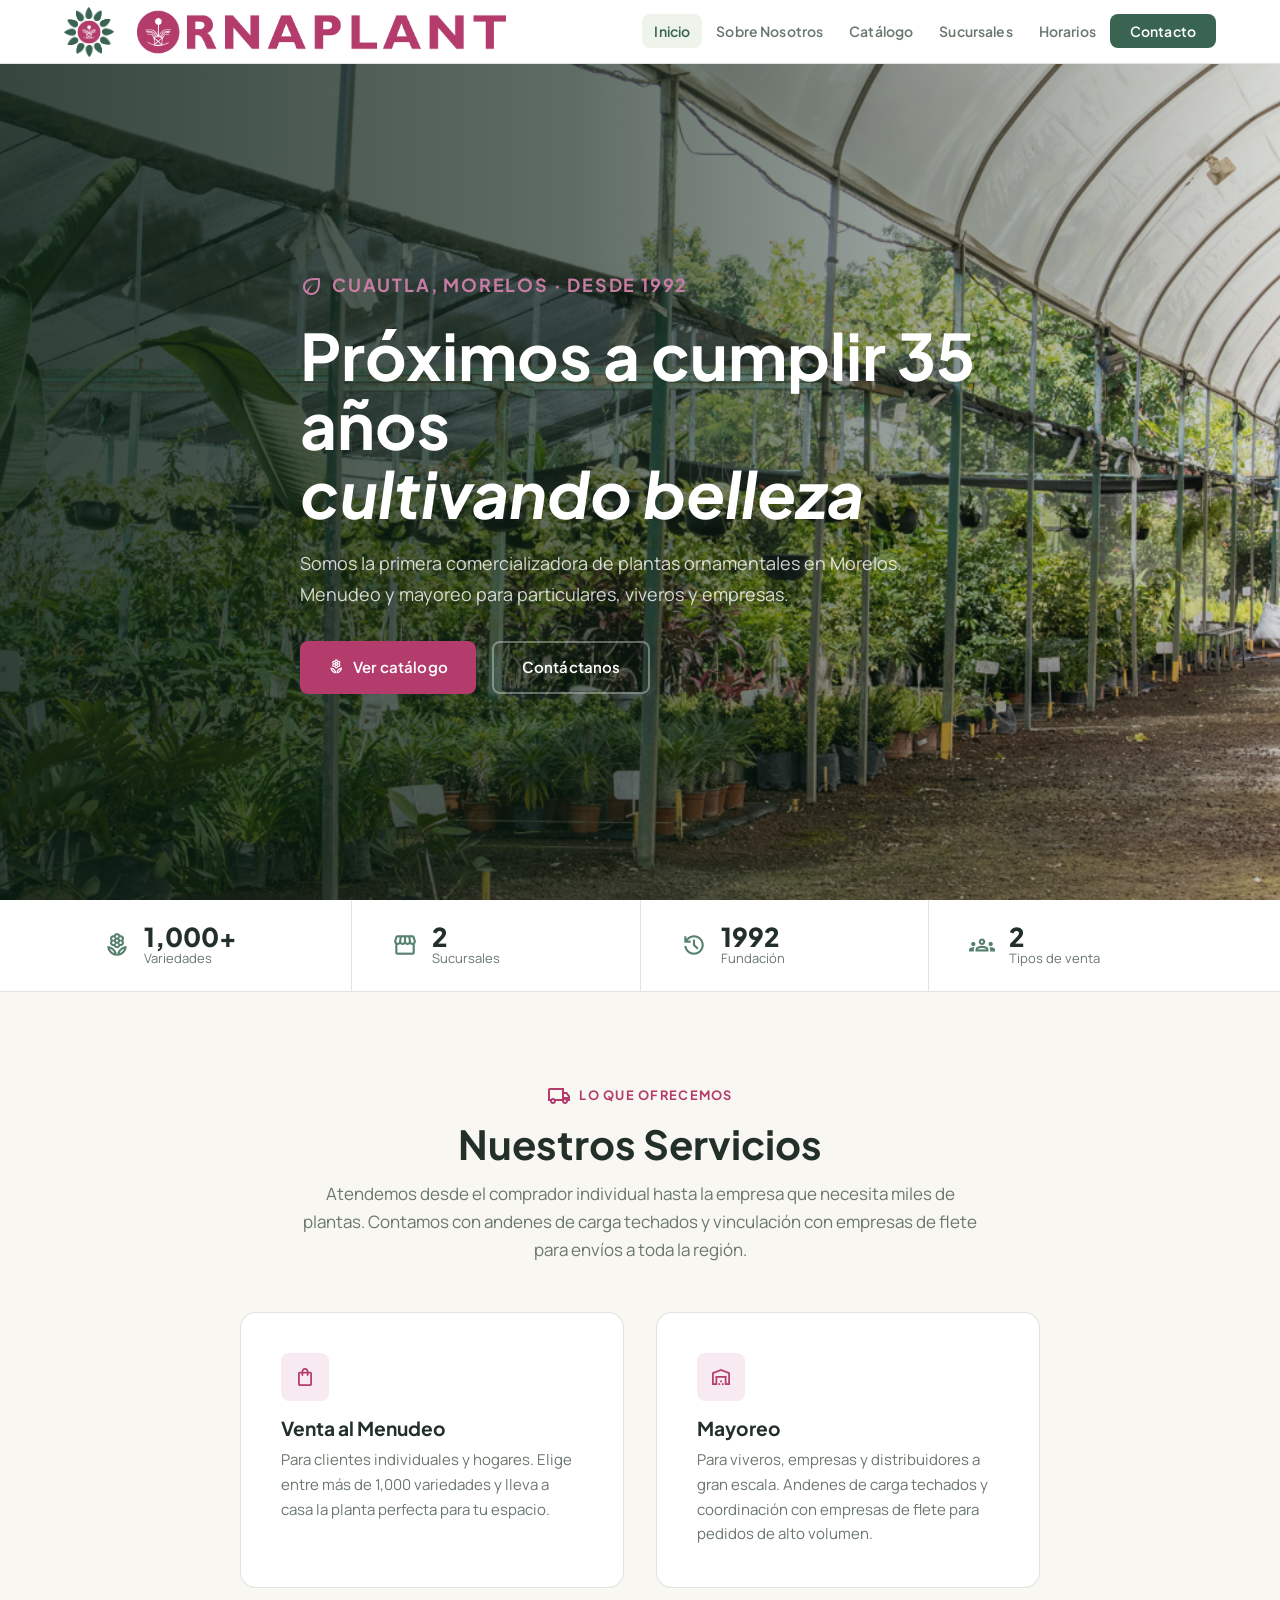
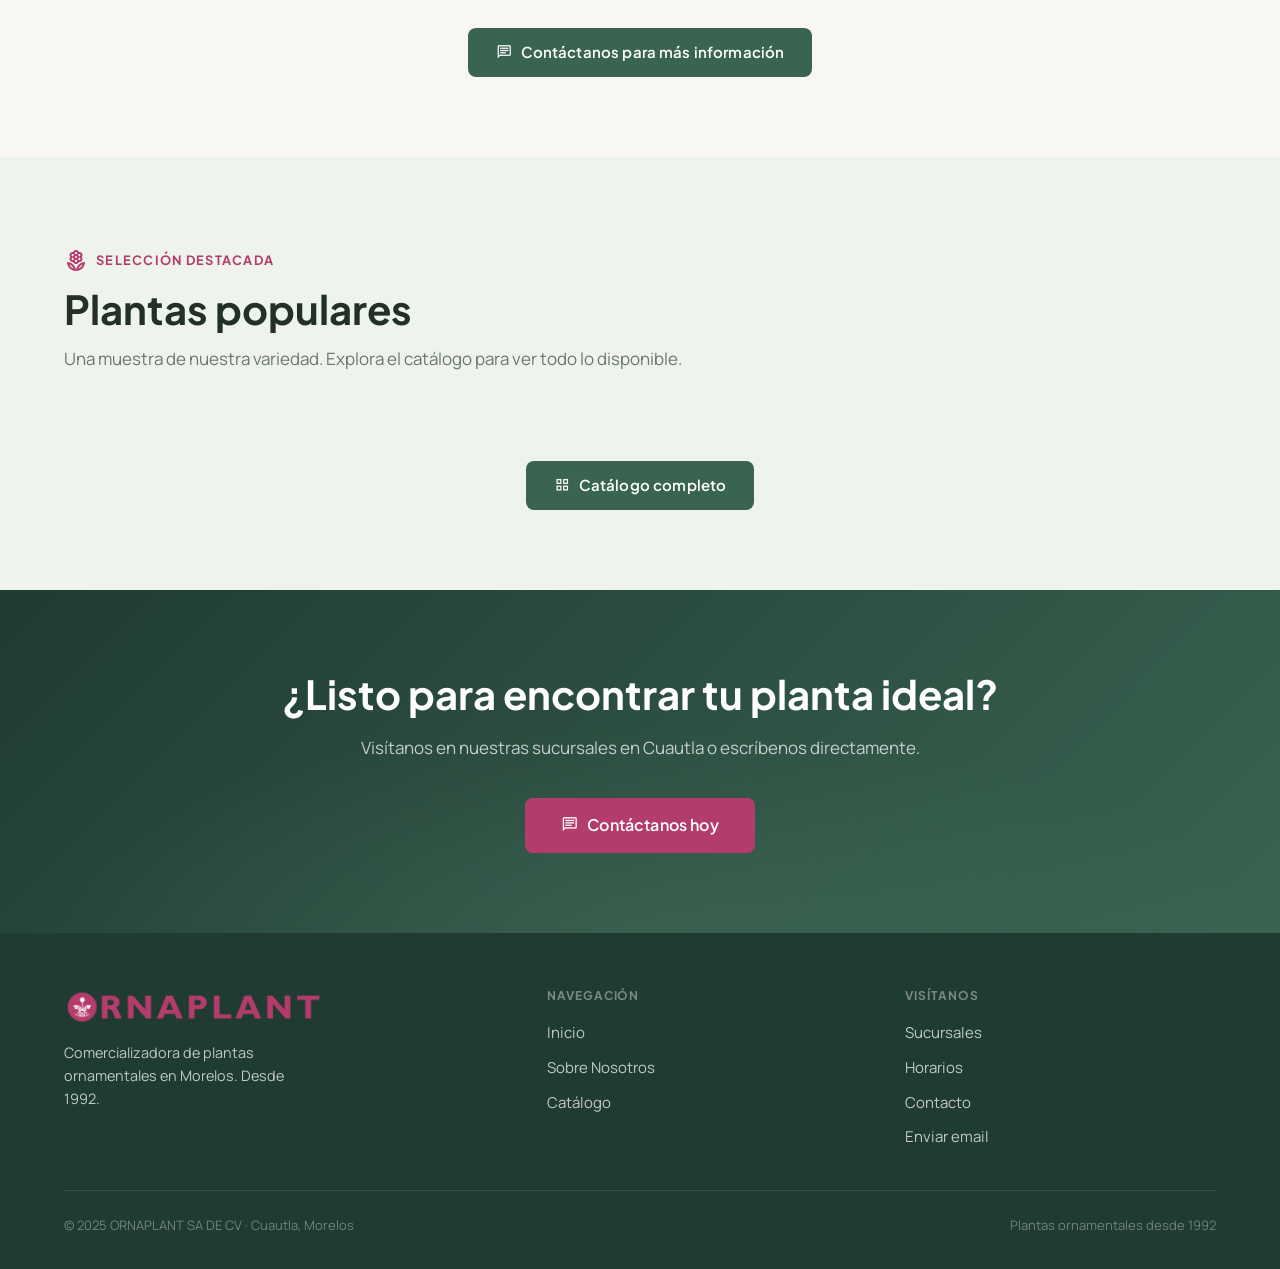
==== index.html @ f78b3700 "feat(seo): implement dynamic link transition and root index cleanup (3E)" ====
<!DOCTYPE html>
<html lang="es-MX">
<head>
  <meta charset="UTF-8">
  <meta name="viewport" content="width=device-width, initial-scale=1.0">
  <link rel="icon" type="image/png" href="assets/favicon-32.png">
  <link rel="apple-touch-icon" href="assets/favicon-32.png">
  <title>ORNAPLANT — Plantas Ornamentales en Cuautla, Morelos</title>
  <meta name="description" content="Comercializadora de plantas ornamentales desde 1992. Menudeo y mayoreo. Cuautla, Morelos.">
  <link rel="canonical" href="https://ornaplant.com.mx/">
  <meta property="og:type" content="website">
  <meta property="og:url" content="https://ornaplant.com.mx/">
  <meta property="og:title" content="ORNAPLANT — Plantas Ornamentales en Cuautla, Morelos">
  <meta property="og:description" content="Comercializadora de plantas ornamentales desde 1992. Menudeo y mayoreo. Cuautla, Morelos.">
  <meta property="og:image" content="https://ornaplant.com.mx/assets/logo-final-ornaplant.png">
  <meta name="twitter:card" content="summary_large_image">
  <meta name="twitter:title" content="ORNAPLANT — Plantas Ornamentales en Cuautla, Morelos">
  <meta name="twitter:description" content="Comercializadora de plantas ornamentales desde 1992. Menudeo y mayoreo. Cuautla, Morelos.">
  <script type="application/ld+json">
  {
    "@context": "https://schema.org",
    "@graph": [
      {
        "@type": "Organization",
        "@id": "https://ornaplant.com.mx/#organization",
        "name": "ORNAPLANT SA DE CV",
        "url": "https://ornaplant.com.mx/",
        "logo": {
          "@type": "ImageObject",
          "url": "https://ornaplant.com.mx/assets/logo-final-ornaplant.png"
        },
        "foundingDate": "1992",
        "email": "informesornaplant@hotmail.com",
        "sameAs": [
          "https://www.facebook.com/Ornaplant-Sa-de-Cv",
          "https://www.instagram.com/vivornaplant"
        ]
      },
      {
        "@type": "WebSite",
        "@id": "https://ornaplant.com.mx/#website",
        "url": "https://ornaplant.com.mx/",
        "name": "ORNAPLANT",
        "inLanguage": "es-MX",
        "publisher": { "@id": "https://ornaplant.com.mx/#organization" }
      },
      {
        "@type": ["GardenStore", "LocalBusiness"],
        "@id": "https://ornaplant.com.mx/#matriz",
        "name": "ORNAPLANT Matriz",
        "url": "https://ornaplant.com.mx/sucursales.html",
        "image": "https://ornaplant.com.mx/assets/IMG_8503.jpg",
        "parentOrganization": { "@id": "https://ornaplant.com.mx/#organization" },
        "priceRange": "$$",
        "areaServed": [
          { "@type": "City", "name": "Cuautla" },
          { "@type": "State", "name": "Morelos" },
          { "@type": "City", "name": "Yautepec" }
        ],
        "address": {
          "@type": "PostalAddress",
          "streetAddress": "Carr. Cuautla-Yautepec Km 30, Col. Peña Flores",
          "addressLocality": "Cuautla",
          "addressRegion": "Morelos",
          "postalCode": "62756",
          "addressCountry": "MX"
        },
        "geo": {
          "@type": "GeoCoordinates",
          "latitude": 18.8766667,
          "longitude": -98.9707825
        },
        "hasMap": "https://www.google.com/maps?q=18.8766667,-98.9707825",
        "openingHoursSpecification": [
          { "@type": "OpeningHoursSpecification", "dayOfWeek": ["Monday","Tuesday","Wednesday","Thursday","Friday"], "opens": "08:00", "closes": "18:00" },
          { "@type": "OpeningHoursSpecification", "dayOfWeek": "Saturday", "opens": "08:00", "closes": "15:00" },
          { "@type": "OpeningHoursSpecification", "dayOfWeek": "Sunday", "opens": "09:00", "closes": "15:00" }
        ]
      },
      {
        "@type": ["GardenStore", "LocalBusiness"],
        "@id": "https://ornaplant.com.mx/#embarques",
        "name": "ORNAPLANT Embarques",
        "url": "https://ornaplant.com.mx/sucursales.html",
        "image": "https://ornaplant.com.mx/assets/logo-final-ornaplant.png",
        "parentOrganization": { "@id": "https://ornaplant.com.mx/#organization" },
        "priceRange": "$$",
        "areaServed": [
          { "@type": "City", "name": "Cuautla" },
          { "@type": "State", "name": "Morelos" },
          { "@type": "City", "name": "Yautepec" }
        ],
        "address": {
          "@type": "PostalAddress",
          "streetAddress": "Carr. Cuernavaca-Cuautla Km 38, Col. Ampliación Narciso Mendoza",
          "addressLocality": "Cuautla",
          "addressRegion": "Morelos",
          "postalCode": "62756",
          "addressCountry": "MX"
        },
        "geo": {
          "@type": "GeoCoordinates",
          "latitude": 18.8781386,
          "longitude": -98.9739529
        },
        "hasMap": "https://www.google.com/maps?q=18.8781386,-98.9739529",
        "openingHoursSpecification": [
          { "@type": "OpeningHoursSpecification", "dayOfWeek": ["Monday","Tuesday","Wednesday","Thursday","Friday"], "opens": "08:00", "closes": "18:00" },
          { "@type": "OpeningHoursSpecification", "dayOfWeek": "Saturday", "opens": "08:00", "closes": "15:00" }
        ]
      }
    ]
  }
  </script>
  <link rel="preconnect" href="https://fonts.googleapis.com">
  <link rel="preconnect" href="https://fonts.gstatic.com" crossorigin>
  <link rel="stylesheet" href="https://fonts.googleapis.com/css2?family=Material+Symbols+Outlined:opsz,wght,FILL,GRAD@24,400,0,0&display=block">
  <link rel="stylesheet" href="style.css">
</head>
<body>

  <header class="site-header" id="header">
    <nav class="navbar container">
      <a class="nav-brand" href="/">
        <img src="assets/logo-symbol-web.png" alt="" aria-hidden="true" height="44" class="brand-symbol-img">
        <img src="assets/logo-palabras-web.png" alt="ORNAPLANT" height="28">
      </a>
      <ul class="nav-menu" id="navMenu" role="list">
        <li><a href="/">Inicio</a></li>
        <li><a href="/nosotros.html">Sobre Nosotros</a></li>
        <li><a href="/catalogo.html">Catálogo</a></li>
        <li><a href="/sucursales.html">Sucursales</a></li>
        <li><a href="/horarios.html">Horarios</a></li>
        <li><a href="/contacto.html" class="nav-cta">Contacto</a></li>
      </ul>
      <button class="nav-toggle" id="navToggle" aria-label="Abrir menú" aria-expanded="false" aria-controls="navMenu">
        <span class="material-symbols-outlined" id="navIcon">menu</span>
      </button>
    </nav>
  </header>

  <main>

    <!-- HERO -->
    <section class="hero" aria-label="Bienvenida">
      <div class="container">
        <div class="hero-inner">
          <div class="hero-content">
            <p class="eyebrow"><span class="material-symbols-outlined">eco</span>Cuautla, Morelos · Desde 1992</p>
            <h1>Próximos a cumplir 35 años <em>cultivando belleza</em></h1>
            <p>Somos la primera comercializadora de plantas ornamentales en Morelos. Menudeo y mayoreo para particulares, viveros y empresas.</p>
            <div class="hero-actions">
              <a href="catalogo.html" class="btn btn-accent">
                <span class="material-symbols-outlined">local_florist</span>
                Ver catálogo
              </a>
              <a href="contacto.html" class="btn btn-outline" style="color:var(--white);border-color:rgba(255,255,255,0.35);">
                Contáctanos
              </a>
            </div>
          </div>
        </div>
      </div>
    </section>

    <!-- STATS BAR -->
    <div class="stats-bar" aria-label="Datos destacados">
      <div class="stats-bar-inner container">
        <div class="stat-item reveal">
          <span class="material-symbols-outlined" aria-hidden="true">local_florist</span>
          <div>
            <div class="stat-num">1,000+</div>
            <div class="stat-label">Variedades</div>
          </div>
        </div>
        <div class="stat-item reveal">
          <span class="material-symbols-outlined" aria-hidden="true">storefront</span>
          <div>
            <div class="stat-num">2</div>
            <div class="stat-label">Sucursales</div>
          </div>
        </div>
        <div class="stat-item reveal">
          <span class="material-symbols-outlined" aria-hidden="true">history</span>
          <div>
            <div class="stat-num">1992</div>
            <div class="stat-label">Fundación</div>
          </div>
        </div>
        <div class="stat-item reveal">
          <span class="material-symbols-outlined" aria-hidden="true">groups</span>
          <div>
            <div class="stat-num">2</div>
            <div class="stat-label">Tipos de venta</div>
          </div>
        </div>
      </div>
    </div>

    <!-- SERVICIOS -->
    <section class="section" aria-labelledby="services-heading">
      <div class="container">
        <div class="section-heading center">
          <p class="eyebrow"><span class="material-symbols-outlined">local_shipping</span>Lo que ofrecemos</p>
          <h2 id="services-heading">Nuestros Servicios</h2>
          <p>Atendemos desde el comprador individual hasta la empresa que necesita miles de plantas. Contamos con andenes de carga techados y vinculación con empresas de flete para envíos a toda la región.</p>
        </div>
        <div class="grid-2" style="max-width:800px;margin-inline:auto;gap:2rem;">
          <div class="value-card reveal" style="padding:2.5rem;">
            <div class="value-icon"><span class="material-symbols-outlined">shopping_bag</span></div>
            <h3 style="font-size:1.2rem;">Venta al Menudeo</h3>
            <p>Para clientes individuales y hogares. Elige entre más de 1,000 variedades y lleva a casa la planta perfecta para tu espacio.</p>
          </div>
          <div class="value-card reveal" style="padding:2.5rem;">
            <div class="value-icon"><span class="material-symbols-outlined">warehouse</span></div>
            <h3 style="font-size:1.2rem;">Mayoreo</h3>
            <p>Para viveros, empresas y distribuidores a gran escala. Andenes de carga techados y coordinación con empresas de flete para pedidos de alto volumen.</p>
          </div>
        </div>
        <div style="margin-top:2.5rem;text-align:center;">
          <a href="contacto.html" class="btn btn-primary">
            <span class="material-symbols-outlined">chat</span>
            Contáctanos para más información
          </a>
        </div>
      </div>
    </section>

    <!-- PLANTAS DESTACADAS -->
    <section class="section" style="background:var(--green-100);" aria-labelledby="plants-heading">
      <div class="container">
        <div class="section-heading">
          <p class="eyebrow"><span class="material-symbols-outlined">local_florist</span>Selección destacada</p>
          <h2 id="plants-heading">Plantas populares</h2>
          <p>Una muestra de nuestra variedad. Explora el catálogo para ver todo lo disponible.</p>
        </div>
        <div class="grid-auto" id="featuredGrid"></div>
        <div style="margin-top:2.5rem;text-align:center;">
          <a href="catalogo.html" class="btn btn-primary">
            <span class="material-symbols-outlined">grid_view</span>
            Catálogo completo
          </a>
        </div>
      </div>
    </section>

    <!-- CTA BAND -->
    <section class="cta-band" aria-label="Llamada a la acción">
      <div class="container">
        <h2>¿Listo para encontrar tu planta ideal?</h2>
        <p>Visítanos en nuestras sucursales en Cuautla o escríbenos directamente.</p>
        <a href="contacto.html" class="btn btn-accent">
          <span class="material-symbols-outlined">chat</span>
          Contáctanos hoy
        </a>
      </div>
    </section>

  </main>

  <footer class="site-footer">
    <div class="container">
      <div class="footer-grid">
        <div class="footer-brand">
          <img src="assets/logo-horizontal-web.png" alt="ORNAPLANT">
          <p>Comercializadora de plantas ornamentales en Morelos. Desde 1992.</p>
        </div>
        <div class="footer-col">
          <h4>Navegación</h4>
          <ul>
            <li><a href="/">Inicio</a></li>
            <li><a href="/nosotros.html">Sobre Nosotros</a></li>
            <li><a href="/catalogo.html">Catálogo</a></li>
          </ul>
        </div>
        <div class="footer-col">
          <h4>Visítanos</h4>
          <ul>
            <li><a href="/sucursales.html">Sucursales</a></li>
            <li><a href="/horarios.html">Horarios</a></li>
            <li><a href="/contacto.html">Contacto</a></li>
            <li><a href="mailto:informesornaplant@hotmail.com">Enviar email</a></li>
          </ul>
        </div>
      </div>
      <div class="footer-bottom">
        <span>© 2025 ORNAPLANT SA DE CV · Cuautla, Morelos</span>
        <span>Plantas ornamentales desde 1992</span>
      </div>
    </div>
  </footer>

  <button class="back-to-top" id="backToTop" aria-label="Volver arriba">
    <span class="material-symbols-outlined">keyboard_arrow_up</span>
  </button>

  <script type="module">
    import { getPlants } from './api.js';

    (async function () {
      const disp = { disponible: 'badge-available', 'bajo pedido': 'badge-order', agotado: 'badge-sold' };
      const dispL = { disponible: 'Disponible', 'bajo pedido': 'Bajo pedido', agotado: 'Agotado' };
      const grid = document.getElementById('featuredGrid');

      let plantas;
      try {
        plantas = await getPlants();
      } catch {
        grid.innerHTML = '';
        return;
      }

      const shuffle = arr => {
        const a = arr.slice();
        for (let i = a.length - 1; i > 0; i--) {
          const j = Math.floor(Math.random() * (i + 1));
          [a[i], a[j]] = [a[j], a[i]];
        }
        return a;
      };

      const populares = plantas.filter(p =>
        (p.etiquetas || []).includes('popular') || (p.etiquetas || []).includes('recomendada')
      );
      const resto = plantas.filter(p => !populares.includes(p));
      const shuffledPop = shuffle(populares);
      const featured = shuffledPop.length >= 4
        ? shuffledPop.slice(0, 4)
        : [...shuffledPop, ...shuffle(resto).slice(0, 4 - shuffledPop.length)];

      grid.innerHTML = featured.map(p => {
        const href = p.slug ? `/catalogo/${encodeURIComponent(p.slug)}` : `/planta/${encodeURIComponent(p.id)}`;
        return `
        <a href="${href}" class="card plant-card reveal" aria-label="Ver ${p.nombre}">
          <div class="plant-card-img">
            <img src="${(p.imagenes && p.imagenes[0]) || ''}" alt="Planta ornamental ${p.nombre} - Vivero ORNAPLANT Cuautla" loading="lazy" width="400" height="300">
            <span class="badge ${disp[p.disponibilidad] || 'badge-green'}">${dispL[p.disponibilidad] || p.disponibilidad}</span>
          </div>
          <div class="plant-card-body">
            <div class="plant-card-tags">${(p.etiquetas || []).slice(0,2).map(t => `<span class="badge badge-green">${t}</span>`).join('')}</div>
            <div class="plant-card-name">${p.nombre}</div>
            <div class="plant-card-sci">${p.nombreCientifico}</div>
            <div class="plant-card-meta">
              <span class="plant-card-meta-item"><span class="material-symbols-outlined">wb_sunny</span>${p.luz}</span>
              <span class="plant-card-meta-item"><span class="material-symbols-outlined">water_drop</span>${p.riego}</span>
            </div>
          </div>
        </a>`;
      }).join('');

      if ('IntersectionObserver' in window) {
        const obs = new IntersectionObserver(
          entries => entries.forEach(e => { if (e.isIntersecting) { e.target.classList.add('visible'); obs.unobserve(e.target); } }),
          { threshold: 0.1 }
        );
        grid.querySelectorAll('.reveal').forEach(el => obs.observe(el));
      } else {
        grid.querySelectorAll('.reveal').forEach(el => el.classList.add('visible'));
      }
    })();
  </script>
  <script src="script.js"></script>
</body>
</html>
---- style.css ----
/* ================================================================
   ORNAPLANT — Global Stylesheet
   Fonts : Plus Jakarta Sans (heading) · Manrope (body)
   Icons : Material Symbols Outlined (CDN)
   Style : Organic Biophilic · Mobile-first · WCAG AA
   ================================================================ */

@import url('https://fonts.googleapis.com/css2?family=Plus+Jakarta+Sans:ital,wght@0,300;0,400;0,500;0,600;0,700;0,800;1,400&family=Manrope:wght@300;400;500;600;700&display=swap');

/* ── TOKENS ────────────────────────────────────────────────── */
:root {
  --green-950: #203b31;
  --green-800: #396452;
  --green-600: #56816d;
  --green-100: #eef4ec;
  --magenta-700: #b43c6d;
  --magenta-900: #8f2d55;
  --magenta-100: #f8eaf1;
  --earth-700: #7b674c;
  --earth-200: #ddd2bf;
  --white: #ffffff;
  --cream: #f8f7f1;
  --text: #223029;
  --muted: #69776d;
  --line: rgba(51, 92, 75, 0.16);
  --shadow: 0 18px 48px rgba(31, 53, 44, 0.12);
  --shadow-sm: 0 4px 16px rgba(31, 53, 44, 0.08);
  --radius: 8px;
  --radius-lg: 16px;
  --radius-xl: 24px;
  --header-height: 64px;
  --font-heading: 'Plus Jakarta Sans', system-ui, sans-serif;
  --font-body: 'Manrope', system-ui, sans-serif;
  --ease: 200ms ease;
}

/* ── RESET ─────────────────────────────────────────────────── */
*,
*::before,
*::after {
  box-sizing: border-box;
  margin: 0;
  padding: 0;
}

html {
  scroll-behavior: smooth;
  -webkit-text-size-adjust: 100%;
}

body {
  background: var(--cream);
  color: var(--text);
  font-family: var(--font-body);
  font-size: 1rem;
  line-height: 1.65;
  min-height: 100dvh;
}

a {
  color: inherit;
  text-decoration: none;
}

img,
svg {
  display: block;
  max-width: 100%;
}

button {
  cursor: pointer;
  font-family: inherit;
  border: none;
}

ul,
ol {
  list-style: none;
}

input,
select,
textarea {
  font-family: inherit;
  font-size: inherit;
}

/* ── TYPOGRAPHY ────────────────────────────────────────────── */
h1,
h2,
h3,
h4,
h5,
h6 {
  font-family: var(--font-heading);
  line-height: 1.2;
  color: var(--text);
  font-weight: 700;
}

h1 {
  font-size: clamp(2rem, 5vw, 3.5rem);
}

h2 {
  font-size: clamp(1.5rem, 3.5vw, 2.5rem);
}

h3 {
  font-size: clamp(1.05rem, 2vw, 1.4rem);
}

h4 {
  font-size: 1.05rem;
}

p {
  max-width: 68ch;
}

/* ── LAYOUT ────────────────────────────────────────────────── */
.container {
  max-width: 1200px;
  margin: 0 auto;
  padding: 0 1.5rem;
}

.section {
  padding: 5rem 0;
}

.section-sm {
  padding: 3rem 0;
}

.grid-2 {
  display: grid;
  grid-template-columns: repeat(2, 1fr);
  gap: 1.5rem;
}

.grid-3 {
  display: grid;
  grid-template-columns: repeat(3, 1fr);
  gap: 1.5rem;
}

.grid-4 {
  display: grid;
  grid-template-columns: repeat(4, 1fr);
  gap: 1.5rem;
}

.grid-auto {
  display: grid;
  grid-template-columns: repeat(auto-fill, minmax(260px, 1fr));
  gap: 1.5rem;
}

hr.divider {
  height: 1px;
  border: none;
  background: var(--line);
}

/* ── HEADER & NAV ──────────────────────────────────────────── */
.site-header {
  position: sticky;
  top: 0;
  left: 0;
  right: 0;
  z-index: 1000;
  height: var(--header-height);
  background: rgba(255, 255, 255, 0.95);
  backdrop-filter: blur(12px);
  -webkit-backdrop-filter: blur(12px);
  border-bottom: 1px solid var(--line);
  transition: box-shadow var(--ease), background var(--ease);
}

.site-header.scrolled {
  background: var(--white);
  box-shadow: var(--shadow-sm);
}

.navbar {
  height: 100%;
  display: flex;
  align-items: center;
  justify-content: space-between;
  gap: 2rem;
}

.nav-brand {
  display: flex;
  align-items: center;
  gap: 1.125rem;
  flex-shrink: 0;
  text-decoration: none;
}

.nav-brand img {
  height: 50px;
  width: auto;
}

.brand-symbol-img {
  width: 60px;
  height: 60px;
  border-radius: 50%;
  object-fit: cover;
  object-position: top center;
  flex-shrink: 0;
}

@media (max-width: 480px) {
  .nav-brand img {
    height: 28px;
  }

  .brand-symbol-img {
    width: 60px;
    height: 60px;
  }
}

.nav-menu {
  display: flex;
  align-items: center;
  gap: 0.125rem;
}

.nav-menu a {
  font-family: var(--font-heading);
  font-size: 0.875rem;
  font-weight: 600;
  color: var(--muted);
  padding: 0.5rem 0.75rem;
  border-radius: var(--radius);
  transition: color var(--ease), background var(--ease);
  letter-spacing: 0.01em;
  white-space: nowrap;
}

.nav-menu a:hover,
.nav-menu a.active {
  color: var(--green-800);
  background: var(--green-100);
}

.nav-cta {
  background: var(--green-800) !important;
  color: var(--white) !important;
  padding: 0.5rem 1.25rem !important;
}

.nav-cta:hover {
  background: var(--green-950) !important;
  color: var(--white) !important;
}

.nav-toggle {
  display: none;
  background: none;
  border: none;
  min-width: 44px;
  min-height: 44px;
  padding: 0.5rem;
  border-radius: var(--radius);
  color: var(--text);
  cursor: pointer;
  transition: background var(--ease);
  align-items: center;
  justify-content: center;
}

.nav-toggle:hover {
  background: var(--green-100);
}

.nav-toggle .material-symbols-outlined {
  font-size: 1.5rem;
}

/* ── BUTTONS ───────────────────────────────────────────────── */
.btn {
  display: inline-flex;
  align-items: center;
  justify-content: center;
  gap: 0.5rem;
  font-family: var(--font-heading);
  font-weight: 600;
  font-size: 0.9375rem;
  padding: 0.75rem 1.75rem;
  border-radius: var(--radius);
  cursor: pointer;
  transition: background var(--ease), transform var(--ease), box-shadow var(--ease);
  text-decoration: none;
  letter-spacing: 0.01em;
  white-space: nowrap;
  border: none;
}

.btn:active {
  transform: scale(0.97);
}

.btn-primary {
  background: var(--green-800);
  color: var(--white);
}

.btn-primary:hover {
  background: var(--green-950);
  box-shadow: 0 8px 24px rgba(32, 59, 49, 0.28);
}

.btn-accent {
  background: var(--magenta-700);
  color: var(--white);
}

.btn-accent:hover {
  background: var(--magenta-900);
  box-shadow: 0 8px 24px rgba(143, 45, 85, 0.28);
}

.btn-outline {
  background: transparent;
  color: var(--green-800);
  border: 2px solid var(--green-800);
}

.btn-outline:hover {
  background: var(--green-100);
}

.btn-ghost {
  background: transparent;
  color: var(--green-800);
}

.btn-ghost:hover {
  background: var(--green-100);
}

.btn-sm {
  padding: 0.5rem 1.125rem;
  font-size: 0.875rem;
}

.btn .material-symbols-outlined {
  font-size: 1.1em;
}

/* ── BADGES ────────────────────────────────────────────────── */
.badge {
  display: inline-flex;
  align-items: center;
  gap: 0.25rem;
  padding: 0.2rem 0.625rem;
  border-radius: 100px;
  font-size: 0.7rem;
  font-weight: 700;
  letter-spacing: 0.04em;
  font-family: var(--font-heading);
  text-transform: capitalize;
  white-space: nowrap;
}

.badge-green {
  background: var(--green-100);
  color: var(--green-800);
}

.badge-magenta {
  background: var(--magenta-100);
  color: var(--magenta-900);
}

.badge-earth {
  background: var(--earth-200);
  color: var(--earth-700);
}

.badge-available {
  background: #dcfce7;
  color: #166534;
}

.badge-order {
  background: #fef9c3;
  color: #854d0e;
}

.badge-sold {
  background: #fee2e2;
  color: #991b1b;
}

/* ── CARDS ─────────────────────────────────────────────────── */
.card {
  background: var(--white);
  border: 1px solid var(--line);
  border-radius: var(--radius-lg);
  overflow: hidden;
  transition: box-shadow var(--ease), transform var(--ease);
}

.card:hover {
  box-shadow: var(--shadow);
  transform: translateY(-3px);
}

/* ── PLANT CARD ────────────────────────────────────────────── */
.plant-card {
  cursor: pointer;
  text-decoration: none;
  display: flex;
  flex-direction: column;
  color: inherit;
}

.plant-card-img {
  position: relative;
  aspect-ratio: 4/3;
  overflow: hidden;
  background: var(--green-100);
}

.plant-card-img img {
  width: 100%;
  height: 100%;
  object-fit: cover;
  transition: transform 400ms ease;
}

.plant-card:hover .plant-card-img img {
  transform: scale(1.04);
}

.plant-card-img .badge {
  position: absolute;
  top: 0.75rem;
  left: 0.75rem;
}

.plant-card-body {
  padding: 1rem 1.25rem 1.25rem;
  flex: 1;
  display: flex;
  flex-direction: column;
  gap: 0.4rem;
}

.plant-card-tags {
  display: flex;
  flex-wrap: wrap;
  gap: 0.375rem;
  min-height: 1.5rem;
}

.plant-card-name {
  font-family: var(--font-heading);
  font-size: 1.0625rem;
  font-weight: 700;
  color: var(--text);
  line-height: 1.3;
}

.plant-card-sci {
  font-size: 0.8125rem;
  color: var(--muted);
  font-style: italic;
}

.plant-card-meta {
  display: flex;
  gap: 0.875rem;
  margin-top: auto;
  padding-top: 0.625rem;
  border-top: 1px solid var(--line);
  flex-wrap: wrap;
}

.plant-card-meta-item {
  display: flex;
  align-items: center;
  gap: 0.25rem;
  font-size: 0.75rem;
  color: var(--muted);
}

.plant-card-meta-item .material-symbols-outlined {
  font-size: 0.9rem;
  color: var(--green-600);
}

/* ── SECTION HEADING ───────────────────────────────────────── */
.section-heading {
  margin-bottom: 3rem;
}

.section-heading .eyebrow {
  display: inline-flex;
  align-items: center;
  gap: 0.5rem;
  font-family: var(--font-heading);
  font-size: 0.8rem;
  font-weight: 700;
  letter-spacing: 0.1em;
  text-transform: uppercase;
  color: var(--magenta-700);
  margin-bottom: 0.75rem;
}

.section-heading h2 {
  color: var(--text);
}

.section-heading p {
  color: var(--muted);
  font-size: 1.0625rem;
  margin-top: 0.75rem;
}

.section-heading.center {
  text-align: center;
}

.section-heading.center p {
  margin-left: auto;
  margin-right: auto;
}

/* ── EYEBROW (standalone) ──────────────────────────────────── */
.eyebrow {
  display: inline-flex;
  align-items: center;
  gap: 0.5rem;
  font-family: var(--font-heading);
  font-size: 0.8rem;
  font-weight: 700;
  letter-spacing: 0.1em;
  text-transform: uppercase;
  color: var(--magenta-700);
}

/* ── FOOTER ────────────────────────────────────────────────── */
.site-footer {
  background: var(--green-950);
  color: rgba(255, 255, 255, 0.72);
  padding: 3.5rem 0 2rem;
}

.site-footer a {
  color: rgba(255, 255, 255, 0.72);
  transition: color var(--ease);
}

.site-footer a:hover {
  color: var(--white);
}

.footer-grid {
  display: grid;
  grid-template-columns: 1.4fr 1fr 1fr;
  gap: 3rem;
  margin-bottom: 2.5rem;
}

.footer-brand img {
  height: 36px;
  filter: none;
  mix-blend-mode: normal;
  margin-bottom: 1rem;
}

.footer-brand p {
  font-size: 0.9rem;
  max-width: 28ch;
  line-height: 1.6;
}

.footer-col h4 {
  font-family: var(--font-heading);
  font-size: 0.75rem;
  font-weight: 700;
  letter-spacing: 0.08em;
  text-transform: uppercase;
  color: rgba(255, 255, 255, 0.4);
  margin-bottom: 1rem;
}

.footer-col ul {
  display: flex;
  flex-direction: column;
  gap: 0.5rem;
}

.footer-col ul li a {
  font-size: 0.9375rem;
}

.footer-bottom {
  border-top: 1px solid rgba(255, 255, 255, 0.1);
  padding-top: 1.5rem;
  display: flex;
  align-items: center;
  justify-content: space-between;
  flex-wrap: wrap;
  gap: 0.75rem;
  font-size: 0.8125rem;
  color: rgba(255, 255, 255, 0.36);
}

/* ── BACK TO TOP ───────────────────────────────────────────── */
.back-to-top {
  position: fixed;
  bottom: 1.75rem;
  right: 1.75rem;
  z-index: 900;
  width: 48px;
  height: 48px;
  border-radius: 50%;
  background: var(--green-800);
  color: var(--white);
  border: none;
  cursor: pointer;
  display: flex;
  align-items: center;
  justify-content: center;
  box-shadow: 0 4px 20px rgba(32, 59, 49, 0.3);
  opacity: 0;
  transform: translateY(12px);
  transition: opacity var(--ease), transform var(--ease), background var(--ease);
  pointer-events: none;
}

.back-to-top.visible {
  opacity: 1;
  transform: translateY(0);
  pointer-events: auto;
}

.back-to-top:hover {
  background: var(--green-950);
}

.back-to-top .material-symbols-outlined {
  font-size: 1.25rem;
}

/* ── REVEAL ANIMATION ──────────────────────────────────────── */
.reveal {
  opacity: 0;
  transform: translateY(24px);
  transition: opacity 500ms ease, transform 500ms ease;
}

.reveal.visible {
  opacity: 1;
  transform: translateY(0);
}

@media (prefers-reduced-motion: reduce) {
  .reveal {
    opacity: 1;
    transform: none;
    transition: none;
  }

  * {
    animation-duration: 0.01ms !important;
    transition-duration: 0.01ms !important;
  }
}

/* ── PAGE HERO (interior pages) ────────────────────────────── */
.page-hero {
  background: var(--green-950);
  color: var(--white);
  padding: 5rem 0 4rem;
  position: relative;
  overflow: hidden;
}

.page-hero::before {
  content: '';
  position: absolute;
  inset: 0;
  pointer-events: none;
  background: radial-gradient(ellipse 100% 80% at 80% 50%, rgba(86, 129, 109, 0.18) 0%, transparent 70%);
}

.page-hero .eyebrow {
  color: #c97ca3;
}

.page-hero h1 {
  color: var(--white);
  max-width: 20ch;
  margin-top: 0.5rem;
}

.page-hero p {
  color: rgba(255, 255, 255, 0.72);
  font-size: 1.0625rem;
  margin-top: 0.875rem;
  max-width: 56ch;
}

/* ── HERO (homepage) ───────────────────────────────────────── */
.hero {
  background-image: url('assets/IMG_8504.jpg');
  background-size: cover;
  background-position: center;
  min-height: calc(100dvh - var(--header-height));
  display: flex;
  align-items: center;
  position: relative;
  overflow: hidden;
}

.hero::before {
  content: '';
  position: absolute;
  inset: 0;
  pointer-events: none;
  background: linear-gradient(to right,
      rgba(10, 30, 18, 0.82) 0%,
      rgba(10, 30, 18, 0.65) 45%,
      rgba(10, 30, 18, 0.15) 100%);
}

.hero-inner {
  position: relative;
  z-index: 1;
  display: grid;
  grid-template-columns: 1fr;
  max-width: 680px;
  padding: 5rem 0;
}

.hero-content .eyebrow {
  color: #c97ca3;
  margin-bottom: 1.25rem;
}

.hero-content h1 {
  color: var(--white);
  font-size: clamp(2.5rem, 5.5vw, 4rem);
  line-height: 1.08;
  margin-bottom: 1.25rem;
}

.hero-content h1 em {
  font-style: italic;
  color: var(--white);
  display: block;
}

.hero-content p {
  color: rgba(255, 255, 255, 0.80);
  font-size: 1.125rem;
  line-height: 1.7;
  margin-bottom: 2rem;
}

.hero-actions {
  display: flex;
  gap: 1rem;
  flex-wrap: wrap;
}

/* ── STATS BAR ─────────────────────────────────────────────── */
.stats-bar {
  background: var(--white);
  border-bottom: 1px solid var(--line);
}

.stats-bar-inner {
  display: flex;
  align-items: stretch;
  justify-content: center;
  flex-wrap: wrap;
}

.stat-item {
  display: flex;
  align-items: center;
  gap: 0.875rem;
  padding: 1.5rem 2.5rem;
  border-right: 1px solid var(--line);
  flex: 1;
  min-width: 160px;
}

.stat-item:last-child {
  border-right: none;
}

.stat-item .material-symbols-outlined {
  color: var(--green-600);
  font-size: 1.625rem;
  flex-shrink: 0;
}

.stat-num {
  font-family: var(--font-heading);
  font-size: 1.625rem;
  font-weight: 800;
  color: var(--text);
  line-height: 1;
}

.stat-label {
  font-size: 0.8125rem;
  color: var(--muted);
  line-height: 1.3;
}

/* ── SERVICE CARD ──────────────────────────────────────────── */
.service-card {
  background: var(--white);
  border: 1px solid var(--line);
  border-radius: var(--radius-lg);
  padding: 2rem;
  transition: box-shadow var(--ease), transform var(--ease), border-color var(--ease);
}

.service-card:hover {
  box-shadow: var(--shadow);
  border-color: transparent;
  transform: translateY(-2px);
}

.service-icon {
  width: 52px;
  height: 52px;
  background: var(--green-100);
  border-radius: var(--radius);
  display: flex;
  align-items: center;
  justify-content: center;
  margin-bottom: 1.25rem;
}

.service-icon .material-symbols-outlined {
  font-size: 1.5rem;
  color: var(--green-800);
}

.service-card h3 {
  margin-bottom: 0.5rem;
  font-size: 1.125rem;
}

.service-card p {
  font-size: 0.9375rem;
  color: var(--muted);
  max-width: none;
}

/* ── CTA BAND ──────────────────────────────────────────────── */
.cta-band {
  background: linear-gradient(135deg, var(--green-950) 0%, var(--green-800) 100%);
  padding: 5rem 0;
  text-align: center;
  position: relative;
  overflow: hidden;
}

.cta-band::before {
  content: '';
  position: absolute;
  inset: 0;
  pointer-events: none;
  background: radial-gradient(ellipse 80% 100% at 50% 100%, rgba(86, 129, 109, 0.25) 0%, transparent 60%);
}

.cta-band h2 {
  color: var(--white);
  position: relative;
}

.cta-band p {
  color: rgba(255, 255, 255, 0.72);
  position: relative;
  margin: 1rem auto 2.25rem;
  font-size: 1.0625rem;
}

.cta-band .btn-accent {
  position: relative;
  font-size: 1rem;
  padding: 0.9rem 2.25rem;
}

/* ── LOCATION CARD ─────────────────────────────────────────── */
.location-card {
  background: var(--white);
  border: 1px solid var(--line);
  border-radius: var(--radius-lg);
  overflow: hidden;
}

.location-map {
  width: 100%;
  height: 240px;
  border: none;
  background: var(--green-100);
  display: block;
}

.location-body {
  padding: 1.5rem;
}

.location-chip {
  display: inline-flex;
  align-items: center;
  gap: 0.375rem;
  font-family: var(--font-heading);
  font-size: 0.7rem;
  font-weight: 700;
  letter-spacing: 0.08em;
  text-transform: uppercase;
  color: var(--magenta-700);
  margin-bottom: 0.75rem;
}

.location-body h3 {
  margin-bottom: 0.625rem;
}

.location-address {
  font-style: normal;
  font-size: 0.9375rem;
  color: var(--muted);
  display: flex;
  align-items: flex-start;
  gap: 0.375rem;
  line-height: 1.55;
}

.location-address .material-symbols-outlined {
  font-size: 1.1rem;
  color: var(--green-600);
  flex-shrink: 0;
  margin-top: 2px;
}

/* ── HOURS CARD ────────────────────────────────────────────── */
.hours-card {
  background: var(--white);
  border: 1px solid var(--line);
  border-radius: var(--radius-lg);
  overflow: hidden;
}

.hours-card-header {
  background: var(--green-100);
  padding: 1.25rem 1.5rem;
  border-bottom: 1px solid var(--line);
}

.hours-card-header h3 {
  font-size: 1.125rem;
}

.hours-card-header p {
  font-size: 0.875rem;
  color: var(--muted);
  margin-top: 0.25rem;
  max-width: none;
}

table.hours-table {
  width: 100%;
  border-collapse: collapse;
}

.hours-table th,
.hours-table td {
  padding: 0.875rem 1.5rem;
  text-align: left;
  border-bottom: 1px solid var(--line);
}

.hours-table thead th {
  font-family: var(--font-heading);
  font-size: 0.75rem;
  font-weight: 700;
  letter-spacing: 0.06em;
  text-transform: uppercase;
  color: var(--muted);
  background: var(--cream);
}

.hours-table tbody tr:last-child td {
  border-bottom: none;
}

.hours-table td.day {
  font-weight: 600;
  color: var(--text);
}

.hours-table td.closed {
  color: var(--muted);
  font-style: italic;
}

.hours-table td.open {
  color: var(--green-800);
  font-weight: 600;
}

/* ── CONTACT ───────────────────────────────────────────────── */
.contact-method {
  display: flex;
  align-items: flex-start;
  gap: 1rem;
  padding: 1.5rem;
  background: var(--white);
  border: 1px solid var(--line);
  border-radius: var(--radius-lg);
  transition: box-shadow var(--ease);
  text-decoration: none;
  color: inherit;
}

.contact-method:hover {
  box-shadow: var(--shadow-sm);
}

a.contact-method:hover .contact-method-value {
  color: var(--green-800);
}

.contact-icon {
  width: 48px;
  height: 48px;
  border-radius: var(--radius);
  display: flex;
  align-items: center;
  justify-content: center;
  flex-shrink: 0;
}

.ci-green {
  background: var(--green-100);
}

.ci-green .material-symbols-outlined {
  color: var(--green-800);
}

.ci-magenta {
  background: var(--magenta-100);
}

.ci-magenta .material-symbols-outlined {
  color: var(--magenta-700);
}

.ci-earth {
  background: var(--earth-200);
}

.ci-earth .material-symbols-outlined {
  color: var(--earth-700);
}

.contact-icon .material-symbols-outlined {
  font-size: 1.375rem;
}

.contact-method-label {
  font-size: 0.7rem;
  font-weight: 700;
  text-transform: uppercase;
  letter-spacing: 0.07em;
  color: var(--muted);
  font-family: var(--font-heading);
  margin-bottom: 0.25rem;
}

.contact-method-value {
  font-size: 1rem;
  font-weight: 600;
  color: var(--text);
}

/* ── CATALOG LAYOUT ────────────────────────────────────────── */
.catalog-layout {
  display: grid;
  grid-template-columns: 260px 1fr;
  gap: 2rem;
  align-items: start;
}

.filter-panel {
  background: var(--white);
  border: 1px solid var(--line);
  border-radius: var(--radius-lg);
  padding: 1.5rem;
  position: sticky;
  top: calc(var(--header-height) + 1.25rem);
}

.filter-panel>h3 {
  font-family: var(--font-heading);
  font-size: 0.75rem;
  font-weight: 700;
  letter-spacing: 0.07em;
  text-transform: uppercase;
  color: var(--muted);
  margin-bottom: 1.25rem;
}

.filter-group {
  margin-bottom: 1.375rem;
}

.filter-group-label {
  font-family: var(--font-heading);
  font-size: 0.85rem;
  font-weight: 700;
  color: var(--text);
  margin-bottom: 0.5rem;
  display: block;
}

.filter-options {
  display: flex;
  flex-direction: column;
  gap: 0.25rem;
}

.filter-option {
  display: flex;
  align-items: center;
  gap: 0.5rem;
  cursor: pointer;
  font-size: 0.875rem;
  color: var(--muted);
  padding: 0.25rem 0;
  transition: color var(--ease);
}

.filter-option:hover {
  color: var(--text);
}

.filter-option input {
  accent-color: var(--green-800);
  width: 15px;
  height: 15px;
  cursor: pointer;
  flex-shrink: 0;
}

.filter-reset {
  width: 100%;
  margin-top: 0.25rem;
  padding: 0.625rem;
  background: none;
  border: 1px solid var(--line);
  border-radius: var(--radius);
  color: var(--muted);
  font-size: 0.875rem;
  cursor: pointer;
  font-family: var(--font-heading);
  font-weight: 600;
  transition: border-color var(--ease), color var(--ease);
}

.filter-reset:hover {
  border-color: var(--green-800);
  color: var(--green-800);
}

.catalog-toolbar {
  display: flex;
  align-items: center;
  justify-content: space-between;
  margin-bottom: 1.5rem;
  gap: 1rem;
  flex-wrap: wrap;
}

.catalog-count {
  font-size: 0.875rem;
  color: var(--muted);
  font-weight: 500;
}

.catalog-search {
  position: relative;
  flex: 1;
  min-width: 180px;
  max-width: 320px;
}

.catalog-search input {
  width: 100%;
  padding: 0.625rem 0.875rem 0.625rem 2.375rem;
  border: 1px solid var(--line);
  border-radius: var(--radius);
  background: var(--white);
  font-size: 0.875rem;
  color: var(--text);
  transition: border-color var(--ease), box-shadow var(--ease);
}

.catalog-search input::placeholder {
  color: var(--muted);
}

.catalog-search input:focus {
  outline: none;
  border-color: var(--green-600);
  box-shadow: 0 0 0 3px rgba(86, 129, 109, 0.12);
}

.catalog-search .si {
  position: absolute;
  left: 0.625rem;
  top: 50%;
  transform: translateY(-50%);
  color: var(--muted);
  pointer-events: none;
  display: flex;
}

.catalog-search .si .material-symbols-outlined {
  font-size: 1.125rem;
}

/* ── EMPTY STATE ───────────────────────────────────────────── */
.empty-state {
  text-align: center;
  padding: 4rem 2rem;
  color: var(--muted);
  grid-column: 1/-1;
}

.empty-state .material-symbols-outlined {
  font-size: 3rem;
  color: var(--earth-200);
  margin: 0 auto 1rem;
  display: block;
}

.empty-state h3 {
  margin-bottom: 0.5rem;
  color: var(--text);
}

/* ── NOSOTROS ──────────────────────────────────────────────── */
.value-card {
  background: var(--white);
  border: 1px solid var(--line);
  border-radius: var(--radius-lg);
  padding: 2rem;
}

.value-icon {
  width: 48px;
  height: 48px;
  background: var(--magenta-100);
  border-radius: var(--radius);
  display: flex;
  align-items: center;
  justify-content: center;
  margin-bottom: 1rem;
}

.value-icon .material-symbols-outlined {
  font-size: 1.375rem;
  color: var(--magenta-700);
}

.value-card h3 {
  margin-bottom: 0.5rem;
  font-size: 1.0625rem;
}

.value-card p {
  font-size: 0.9375rem;
  color: var(--muted);
  max-width: none;
}

.split-section {
  display: grid;
  grid-template-columns: 1fr 1fr;
  gap: 5rem;
  align-items: center;
}

.split-img {
  border-radius: var(--radius-xl);
  overflow: hidden;
  aspect-ratio: 5/6;
}

.split-img img {
  width: 100%;
  height: 100%;
  object-fit: cover;
}

/* ── RESPONSIVE ────────────────────────────────────────────── */
@media (max-width: 1024px) {
  .grid-4 {
    grid-template-columns: repeat(2, 1fr);
  }

  .footer-grid {
    grid-template-columns: 1fr 1fr;
    gap: 2rem;
  }

  .footer-brand {
    grid-column: 1 / -1;
  }


  .catalog-layout {
    grid-template-columns: 1fr;
  }

  .filter-panel {
    position: static;
  }

  .split-section {
    grid-template-columns: 1fr;
    gap: 2.5rem;
  }

  .split-img {
    max-width: 480px;
  }
}

@media (max-width: 768px) {
  .section {
    padding: 3.5rem 0;
  }

  .grid-2,
  .grid-3 {
    grid-template-columns: 1fr;
  }

  .nav-menu {
    display: none;
    position: fixed;
    top: var(--header-height);
    left: 0;
    right: 0;
    background: var(--white);
    border-bottom: 1px solid var(--line);
    flex-direction: column;
    padding: 0.75rem;
    gap: 0.125rem;
    box-shadow: var(--shadow-sm);
  }

  .nav-menu.open {
    display: flex;
  }

  .nav-menu a {
    padding: 0.75rem 1rem;
    border-radius: var(--radius);
  }

  .nav-toggle {
    display: flex;
  }

  .stats-bar-inner {
    flex-direction: column;
    align-items: stretch;
  }

  .stat-item {
    border-right: none;
    border-bottom: 1px solid var(--line);
    justify-content: flex-start;
  }

  .stat-item:last-child {
    border-bottom: none;
  }

  .footer-grid {
    grid-template-columns: 1fr;
  }

  .footer-bottom {
    flex-direction: column;
    text-align: center;
  }

  .hero-content h1 {
    font-size: 2.25rem;
  }

  .grid-auto {
    grid-template-columns: repeat(auto-fill, minmax(220px, 1fr));
  }

  .catalog-toolbar {
    flex-direction: column;
    align-items: flex-start;
  }

  .catalog-search {
    max-width: 100%;
    width: 100%;
  }
}

@media (max-width: 480px) {
  .container {
    padding: 0 1rem;
  }

  .btn {
    padding: 0.7rem 1.25rem;
    font-size: 0.875rem;
  }

  .back-to-top {
    bottom: 1rem;
    right: 1rem;
  }

  .grid-auto {
    grid-template-columns: 1fr 1fr;
    gap: 1rem;
  }

  .hero-actions {
    flex-direction: column;
  }

  .hero-actions .btn {
    justify-content: center;
  }
}
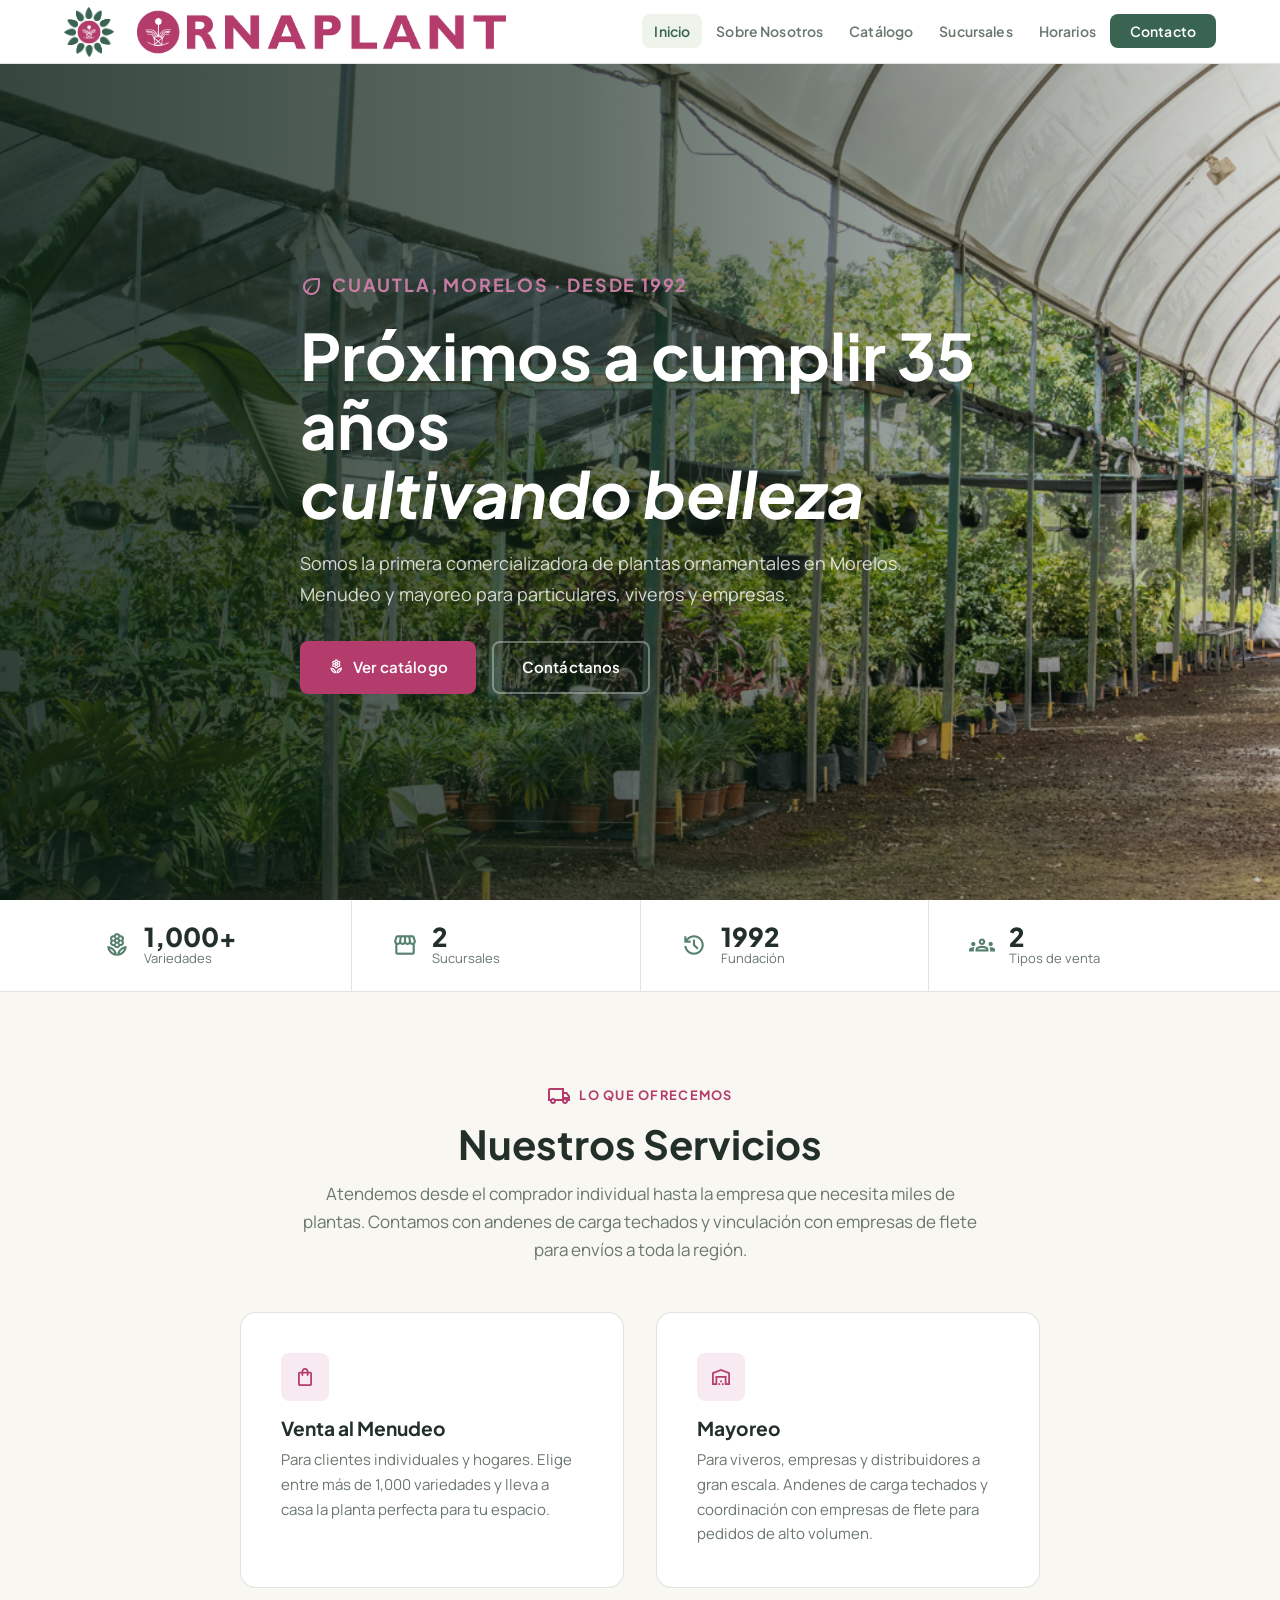
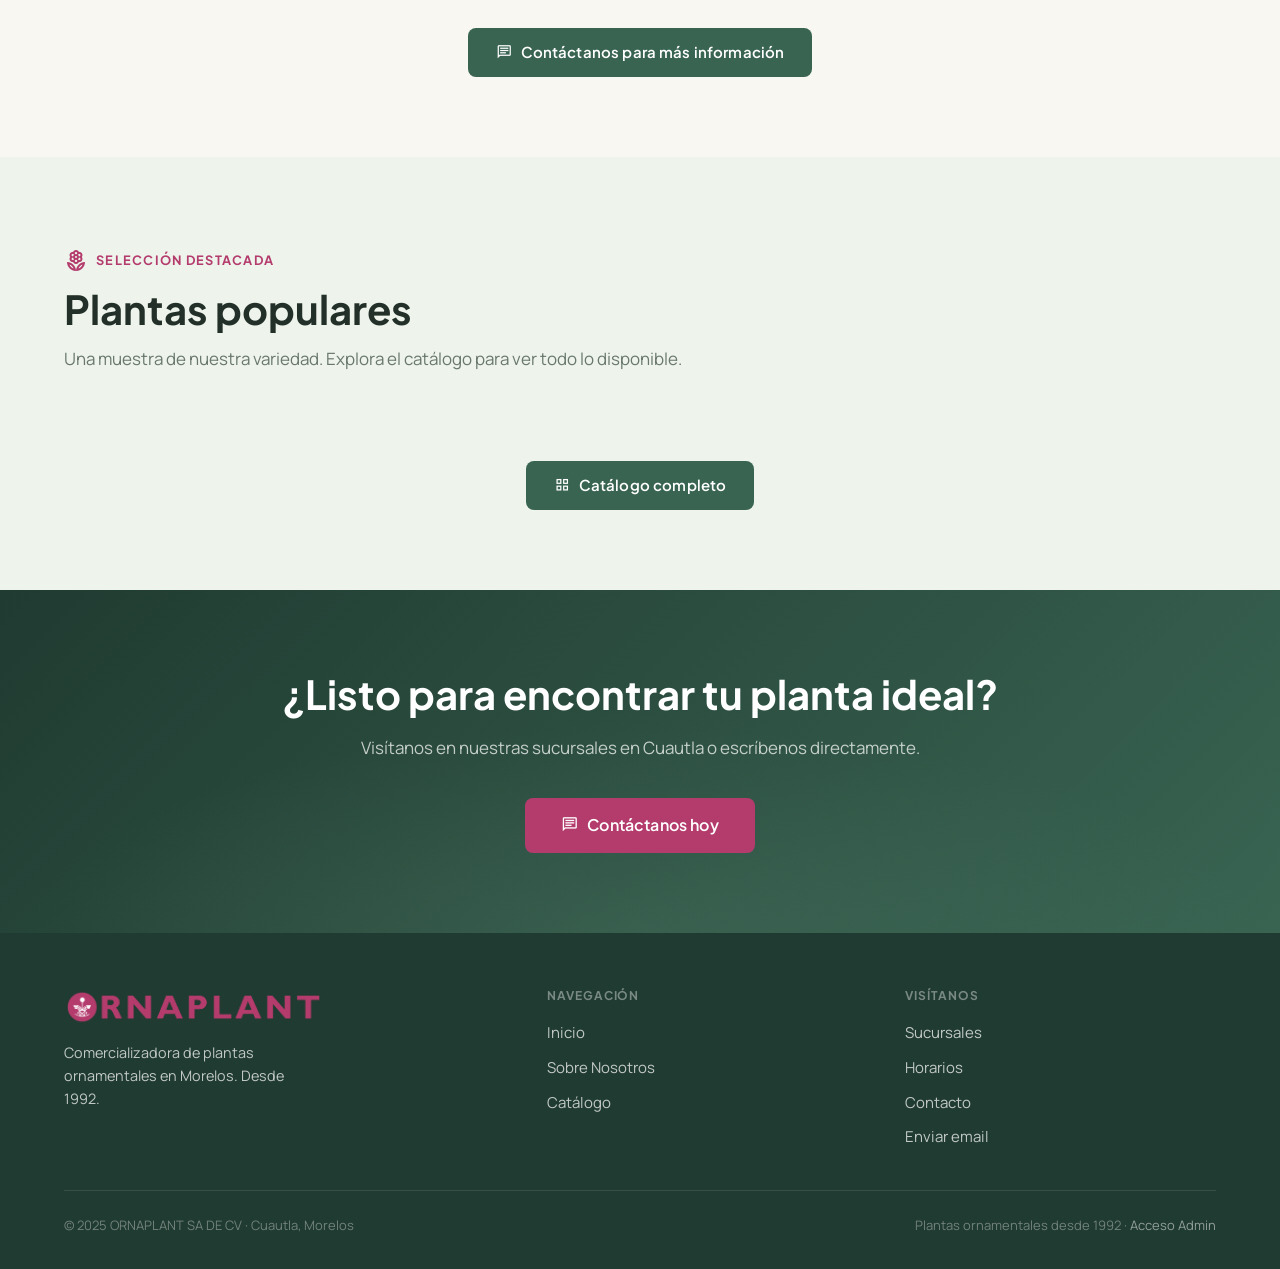
==== commit 2f5f673d: "feat: implementar contador de visitas generales tolerante a fallos y enlace de acceso admin en foote" ====
--- a/index.html
+++ b/index.html
@@ -285,7 +285,7 @@
       </div>
       <div class="footer-bottom">
         <span>© 2025 ORNAPLANT SA DE CV · Cuautla, Morelos</span>
-        <span>Plantas ornamentales desde 1992</span>
+        <span>Plantas ornamentales desde 1992 · <a href="admin.html" style="opacity: 0.7; text-decoration: none;">Acceso Admin</a></span>
       </div>
     </div>
   </footer>
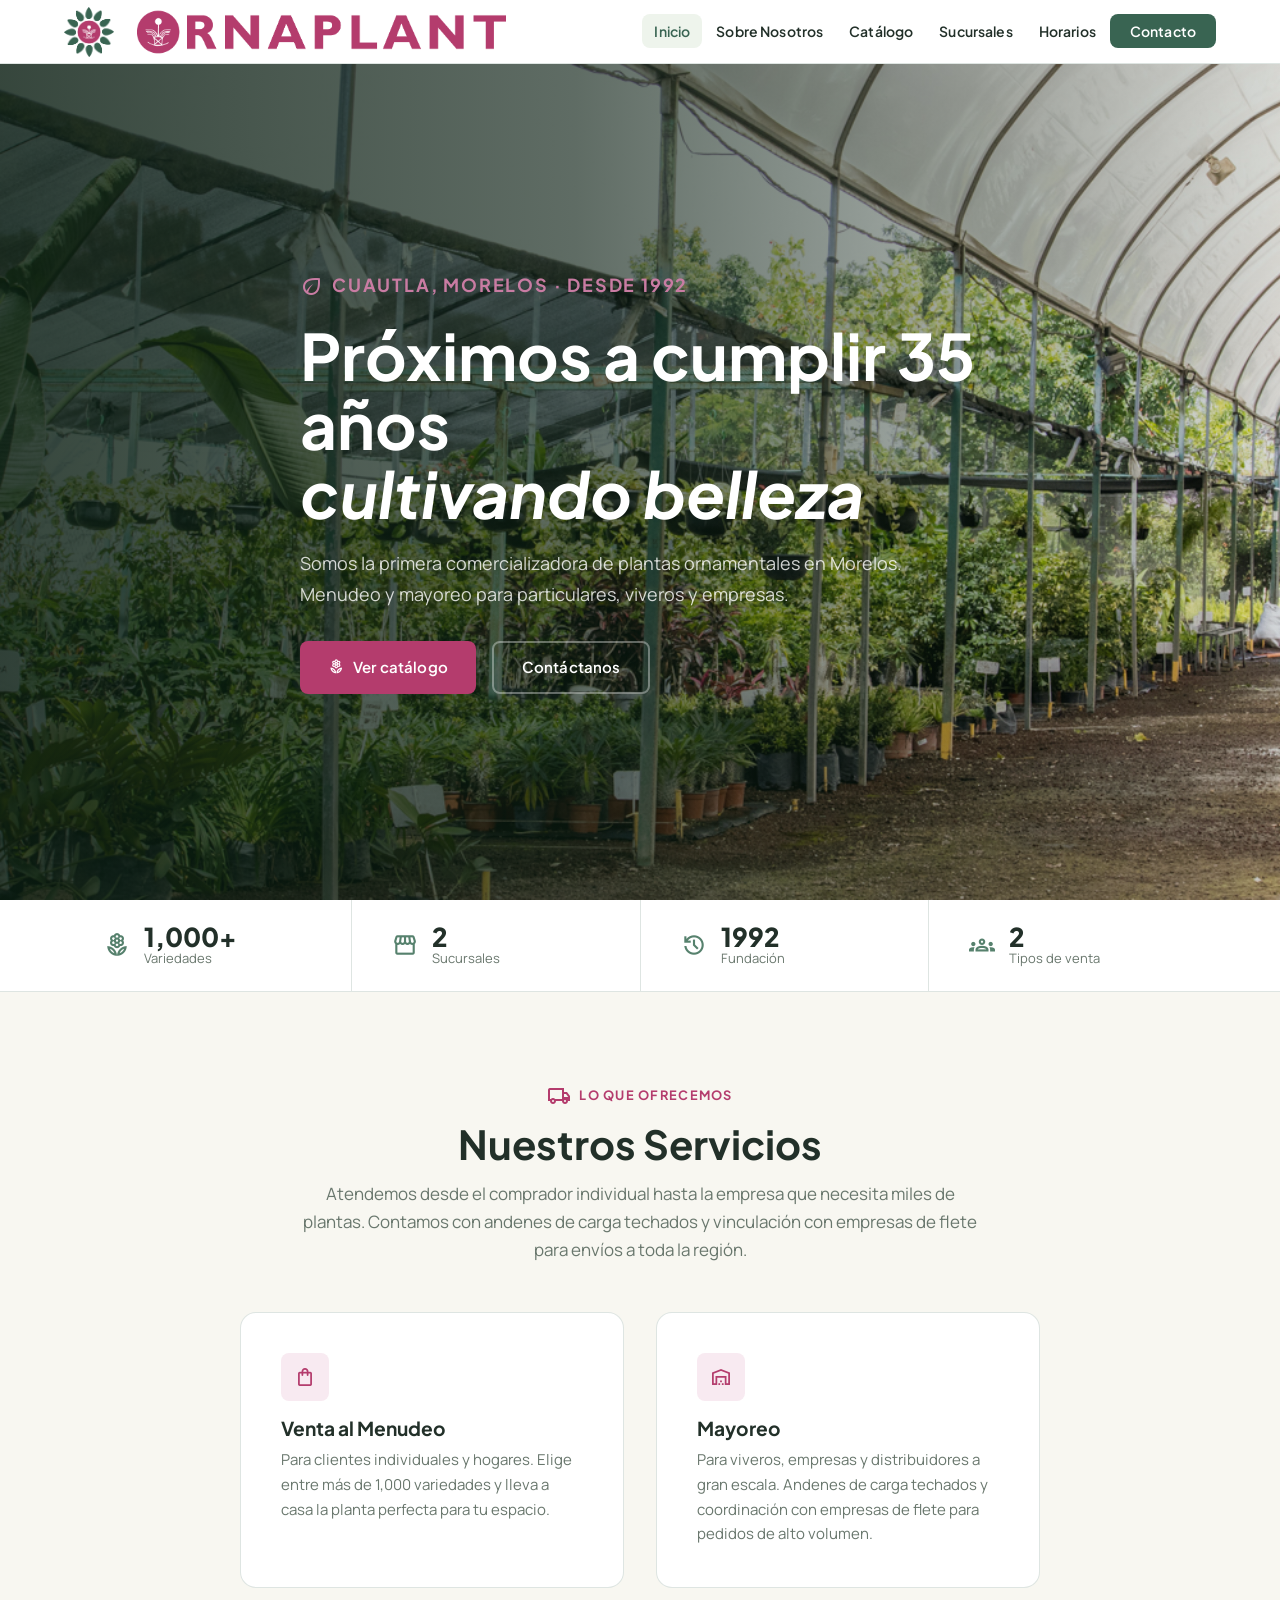
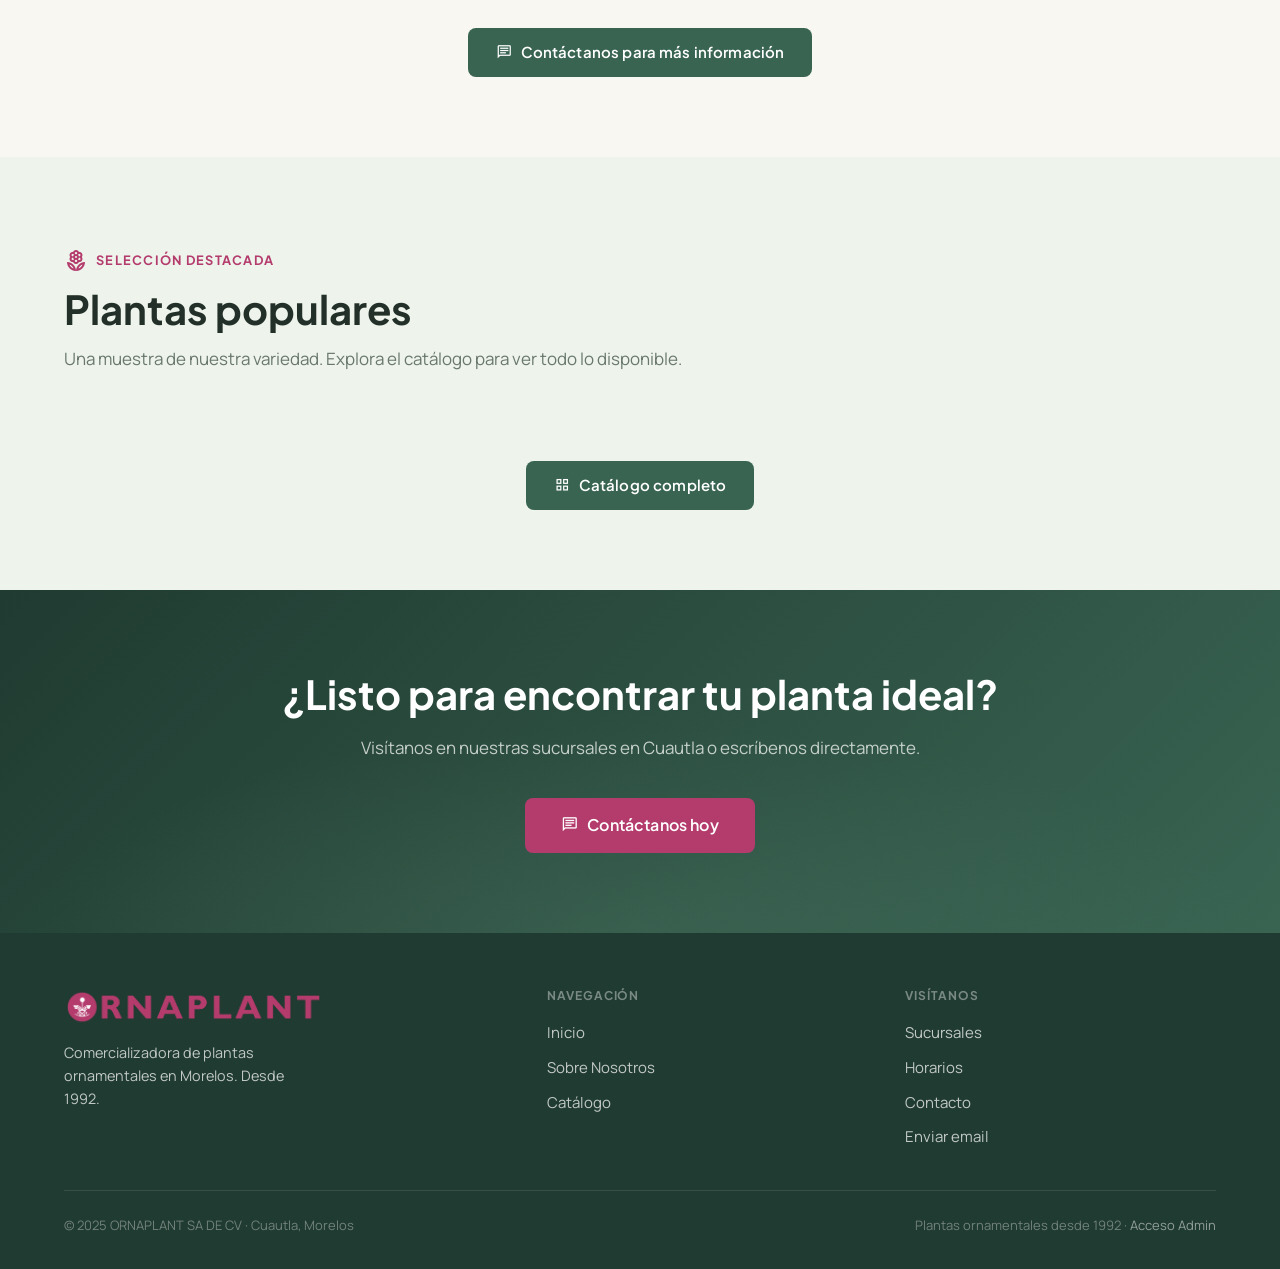
==== commit 7eee27d2: "wip: cambios en progreso antes de merge analytics" ====
--- a/index.html
+++ b/index.html
@@ -295,7 +295,7 @@
   </button>
 
   <script type="module">
-    import { getPlants } from './api.js';
+    import { getPlants } from './api.js?v=2';
 
     (async function () {
       const disp = { disponible: 'badge-available', 'bajo pedido': 'badge-order', agotado: 'badge-sold' };
--- a/style.css
+++ b/style.css
@@ -172,7 +172,7 @@
   right: 0;
   z-index: 1000;
   height: var(--header-height);
-  background: rgba(255, 255, 255, 0.95);
+  background: var(--white);
   backdrop-filter: blur(12px);
   -webkit-backdrop-filter: blur(12px);
   border-bottom: 1px solid var(--line);
@@ -181,7 +181,7 @@
 
 .site-header.scrolled {
   background: var(--white);
-  box-shadow: var(--shadow-sm);
+  box-shadow: 0 4px 20px rgba(0, 0, 0, 0.08);
 }
 
 .navbar {
@@ -235,7 +235,7 @@
   font-family: var(--font-heading);
   font-size: 0.875rem;
   font-weight: 600;
-  color: var(--muted);
+  color: var(--text);
   padding: 0.5rem 0.75rem;
   border-radius: var(--radius);
   transition: color var(--ease), background var(--ease);
@@ -402,14 +402,15 @@
 /* ── CARDS ─────────────────────────────────────────────────── */
 .card {
   background: var(--white);
-  border: 1px solid var(--line);
-  border-radius: var(--radius-lg);
+  border: 1px solid rgba(0, 0, 0, 0.04);
+  border-radius: 16px;
   overflow: hidden;
+  box-shadow: 0 10px 30px rgba(31, 53, 44, 0.03);
   transition: box-shadow var(--ease), transform var(--ease);
 }
 
 .card:hover {
-  box-shadow: var(--shadow);
+  box-shadow: 0 15px 35px rgba(31, 53, 44, 0.08);
   transform: translateY(-3px);
 }
 
@@ -420,13 +421,14 @@
   display: flex;
   flex-direction: column;
   color: inherit;
+  height: 100%;
 }
 
 .plant-card-img {
   position: relative;
   aspect-ratio: 4/3;
   overflow: hidden;
-  background: var(--green-100);
+  background: #fbfbfb;
 }
 
 .plant-card-img img {
@@ -442,59 +444,83 @@
 
 .plant-card-img .badge {
   position: absolute;
-  top: 0.75rem;
-  left: 0.75rem;
+  top: 0.875rem;
+  left: 0.875rem;
 }
 
 .plant-card-body {
-  padding: 1rem 1.25rem 1.25rem;
+  padding: 1.25rem;
   flex: 1;
   display: flex;
   flex-direction: column;
-  gap: 0.4rem;
+  gap: 0.375rem;
 }
 
 .plant-card-tags {
   display: flex;
   flex-wrap: wrap;
   gap: 0.375rem;
-  min-height: 1.5rem;
+  margin-bottom: 0.25rem;
+}
+
+.plant-card-tags .badge {
+  background: #eef4ec;
+  color: #396452;
+  font-size: 0.75rem;
+  font-weight: 600;
+  letter-spacing: normal;
+  text-transform: none;
+  padding: 0.25rem 0.625rem;
 }
 
 .plant-card-name {
   font-family: var(--font-heading);
-  font-size: 1.0625rem;
+  font-size: 1.1875rem;
+  font-weight: 800;
+  color: var(--text);
+  line-height: 1.25;
+}
+
+.plant-card-sci {
+  font-size: 0.85rem;
+  color: var(--muted);
+  font-style: italic;
+  margin-bottom: 0.5rem;
+}
+
+.plant-card-sku {
+  font-family: var(--font-heading);
+  font-size: 0.75rem;
   font-weight: 700;
-  color: var(--text);
-  line-height: 1.3;
-}
-
-.plant-card-sci {
-  font-size: 0.8125rem;
-  color: var(--muted);
-  font-style: italic;
+  letter-spacing: 0.05em;
+  color: #a0b0a6;
+  margin-top: auto;
+  padding-top: 0.5rem;
+  margin-bottom: 0.25rem;
+  text-transform: uppercase;
 }
 
 .plant-card-meta {
   display: flex;
   gap: 0.875rem;
   margin-top: auto;
-  padding-top: 0.625rem;
-  border-top: 1px solid var(--line);
+  padding-top: 0.75rem;
+  border-top: 1px solid rgba(0, 0, 0, 0.05);
   flex-wrap: wrap;
 }
 
 .plant-card-meta-item {
-  display: flex;
-  align-items: center;
-  gap: 0.25rem;
-  font-size: 0.75rem;
+  display: inline-flex;
+  align-items: center;
+  gap: 0.35rem;
+  font-size: 0.8rem;
   color: var(--muted);
 }
 
 .plant-card-meta-item .material-symbols-outlined {
-  font-size: 0.9rem;
-  color: var(--green-600);
+  font-size: 1rem;
+  color: #8da094;
+  font-variation-settings: 'FILL' 0, 'wght' 300, 'GRAD' 0, 'opsz' 20;
 }
 
 /* ── SECTION HEADING ───────────────────────────────────────── */
@@ -1455,4 +1481,4 @@
   .hero-actions .btn {
     justify-content: center;
   }
-}+}
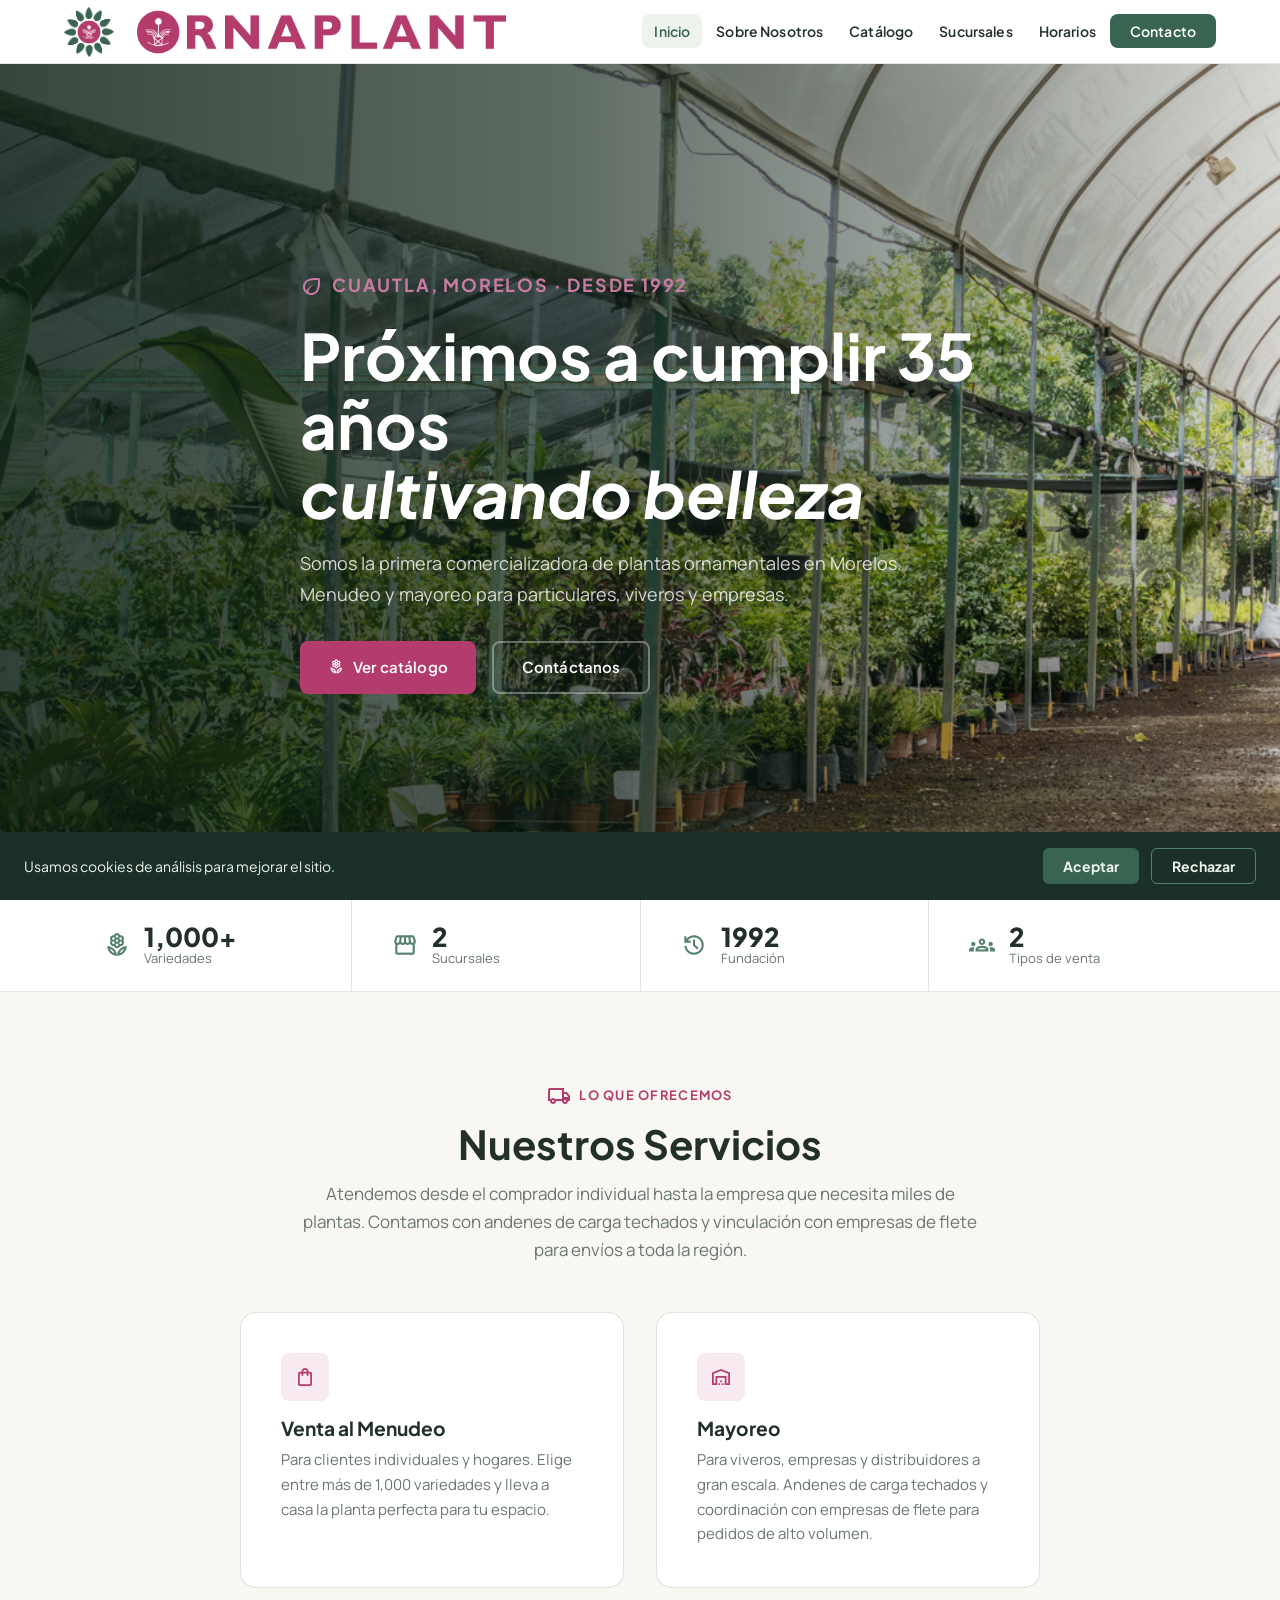
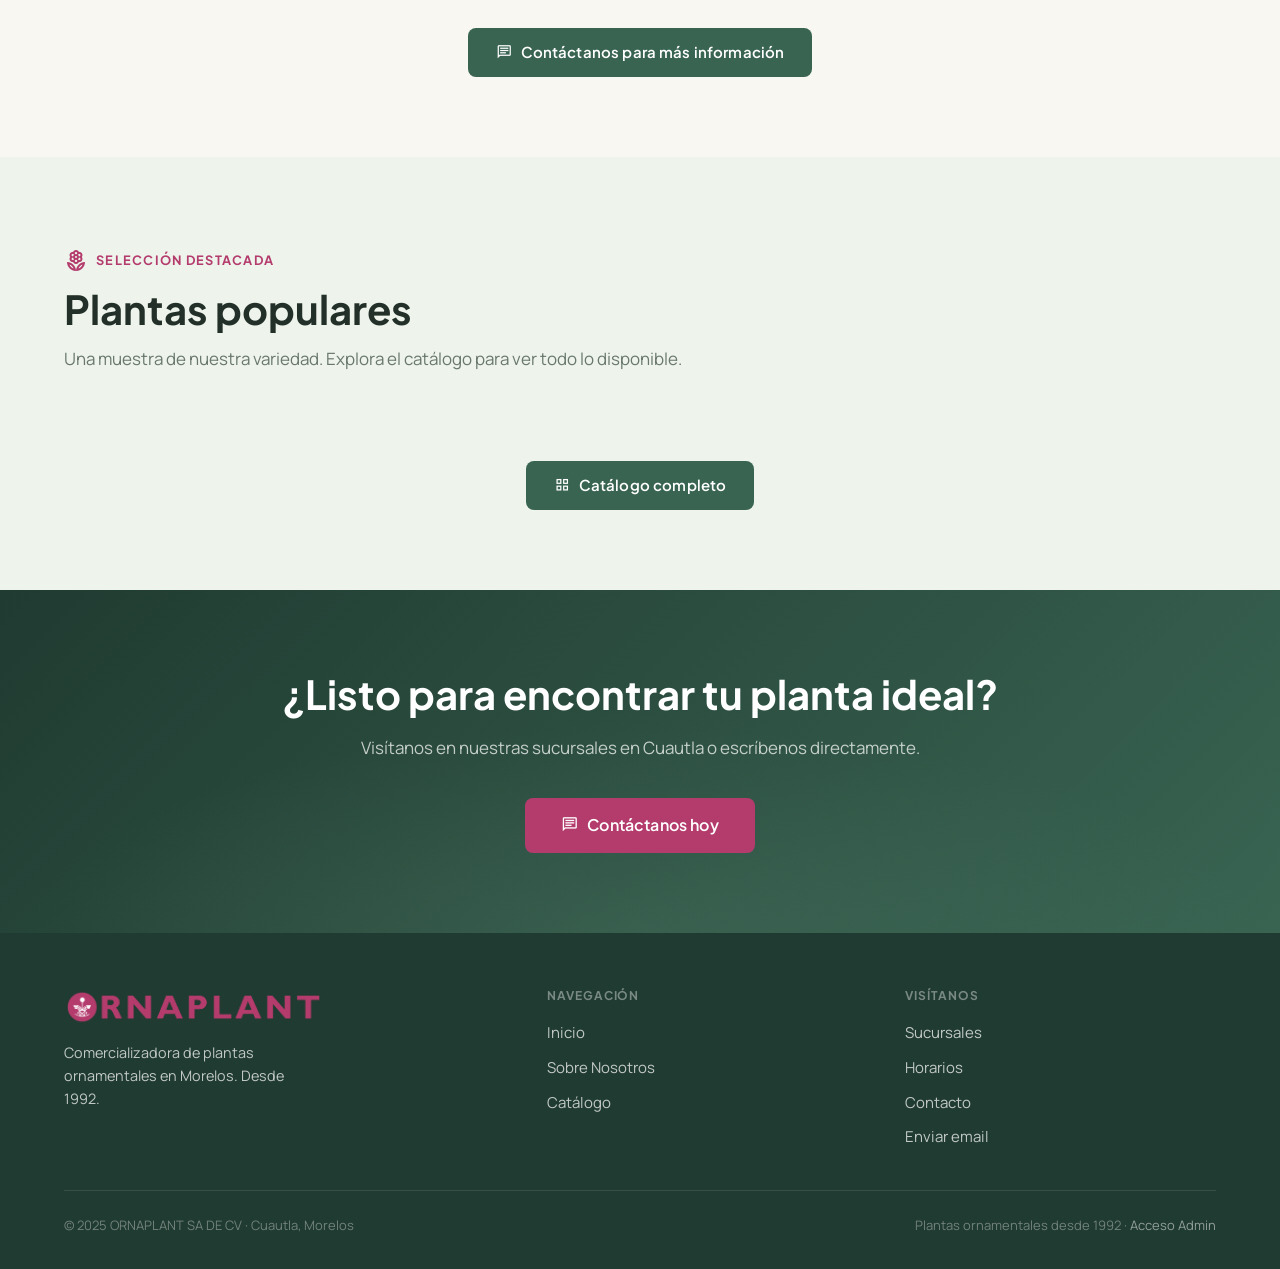
==== commit 8e0bf5eb: "feat: load cookie consent on public pages" ====
--- a/index.html
+++ b/index.html
@@ -116,6 +116,8 @@
   <link rel="preconnect" href="https://fonts.gstatic.com" crossorigin>
   <link rel="stylesheet" href="https://fonts.googleapis.com/css2?family=Material+Symbols+Outlined:opsz,wght,FILL,GRAD@24,400,0,0&display=block">
   <link rel="stylesheet" href="style.css">
+  <script type="module" src="js/analytics.js?v=1"></script>
+  <script type="module" src="js/cookie-consent.js?v=1"></script>
 </head>
 <body>
 
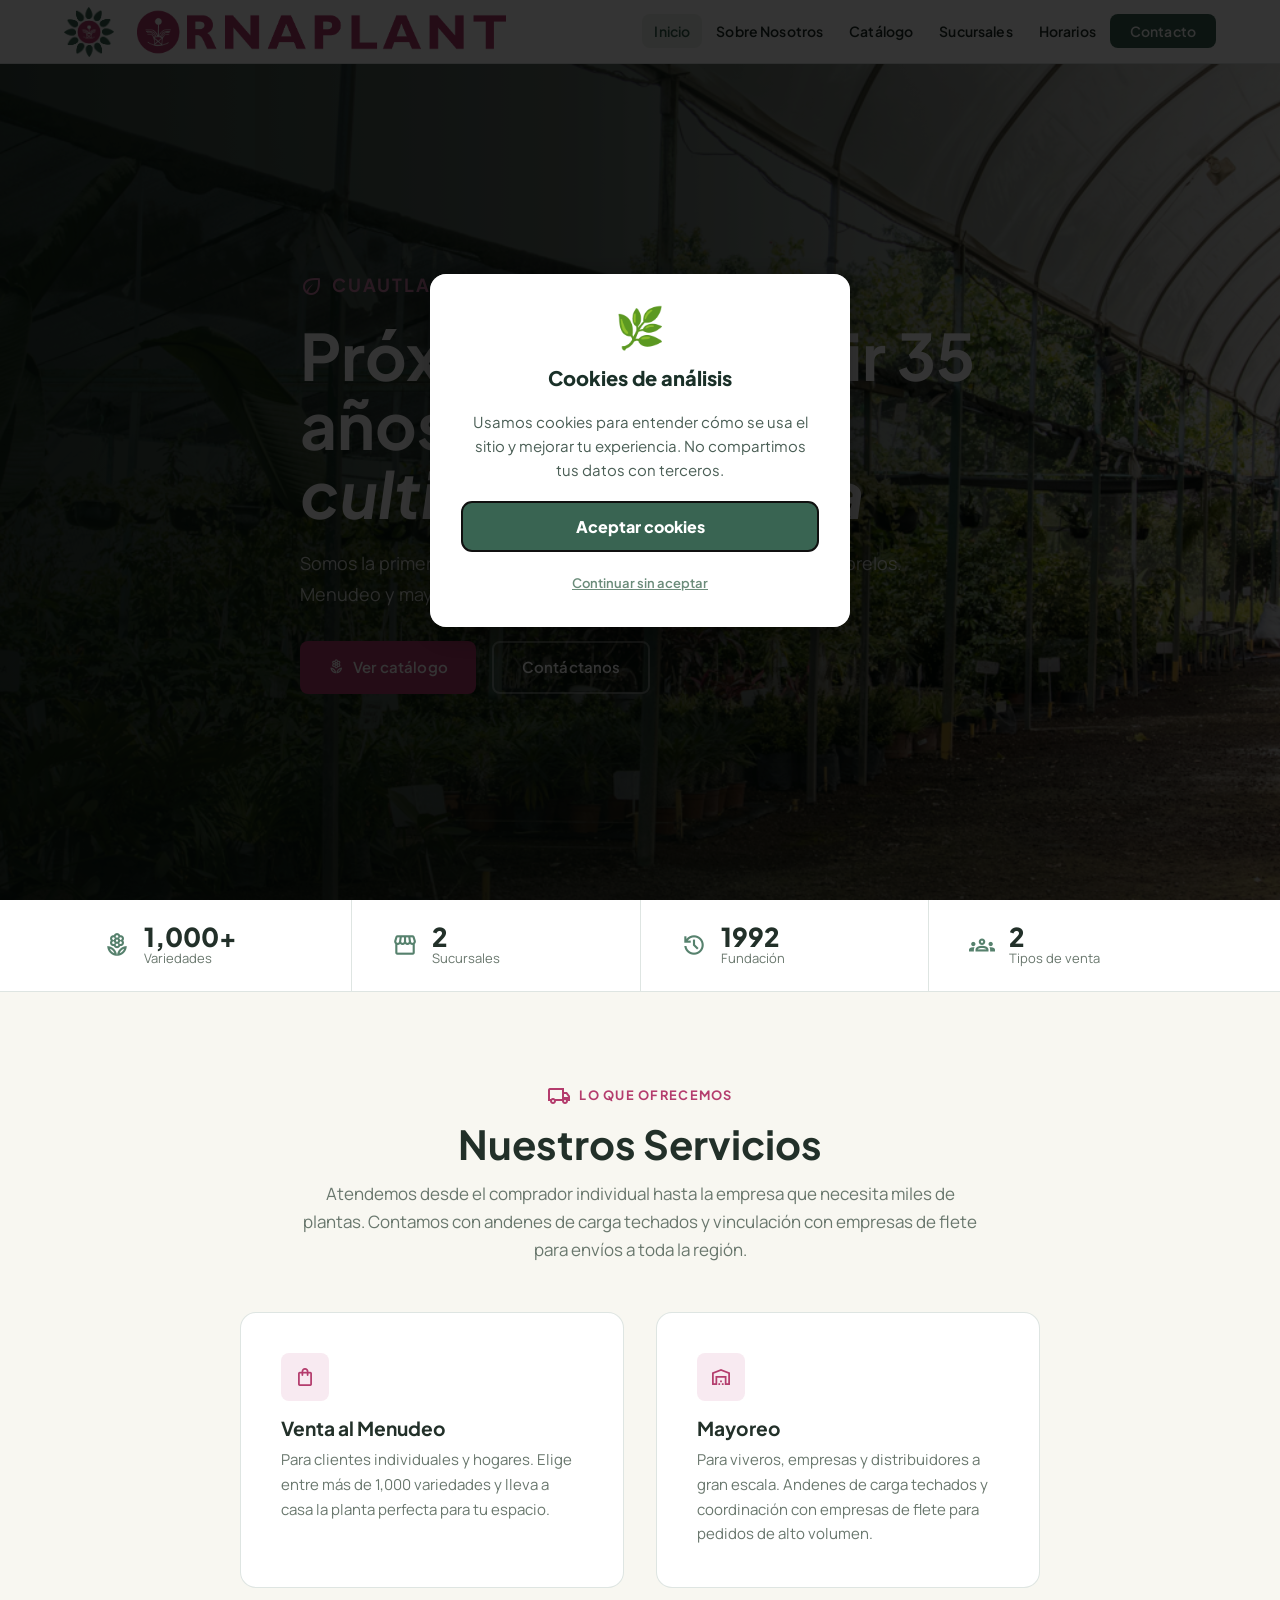
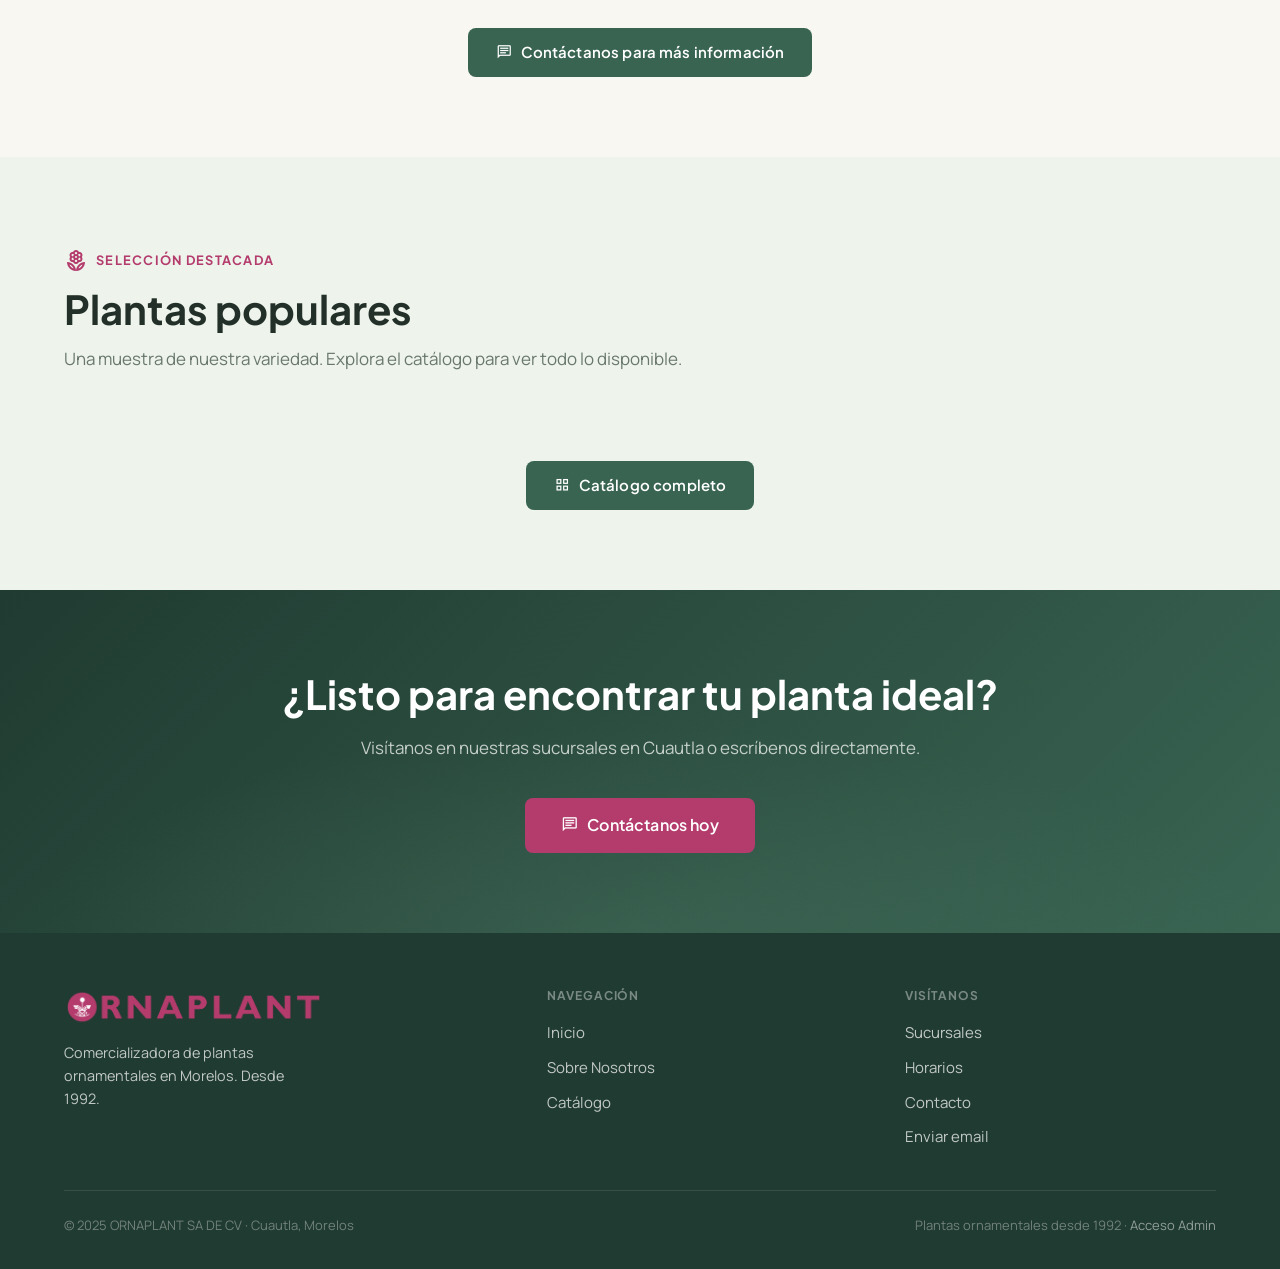
==== commit 34ca0d8c: "fix: renombrar bajo pedido a de temporada en página de planta e inicio" ====
--- a/index.html
+++ b/index.html
@@ -300,8 +300,8 @@
     import { getPlants } from './api.js?v=2';
 
     (async function () {
-      const disp = { disponible: 'badge-available', 'bajo pedido': 'badge-order', agotado: 'badge-sold' };
-      const dispL = { disponible: 'Disponible', 'bajo pedido': 'Bajo pedido', agotado: 'Agotado' };
+      const disp = { disponible: 'badge-available', 'de temporada': 'badge-order', agotado: 'badge-sold' };
+      const dispL = { disponible: 'Disponible', 'de temporada': 'De temporada', agotado: 'Agotado' };
       const grid = document.getElementById('featuredGrid');
 
       let plantas;
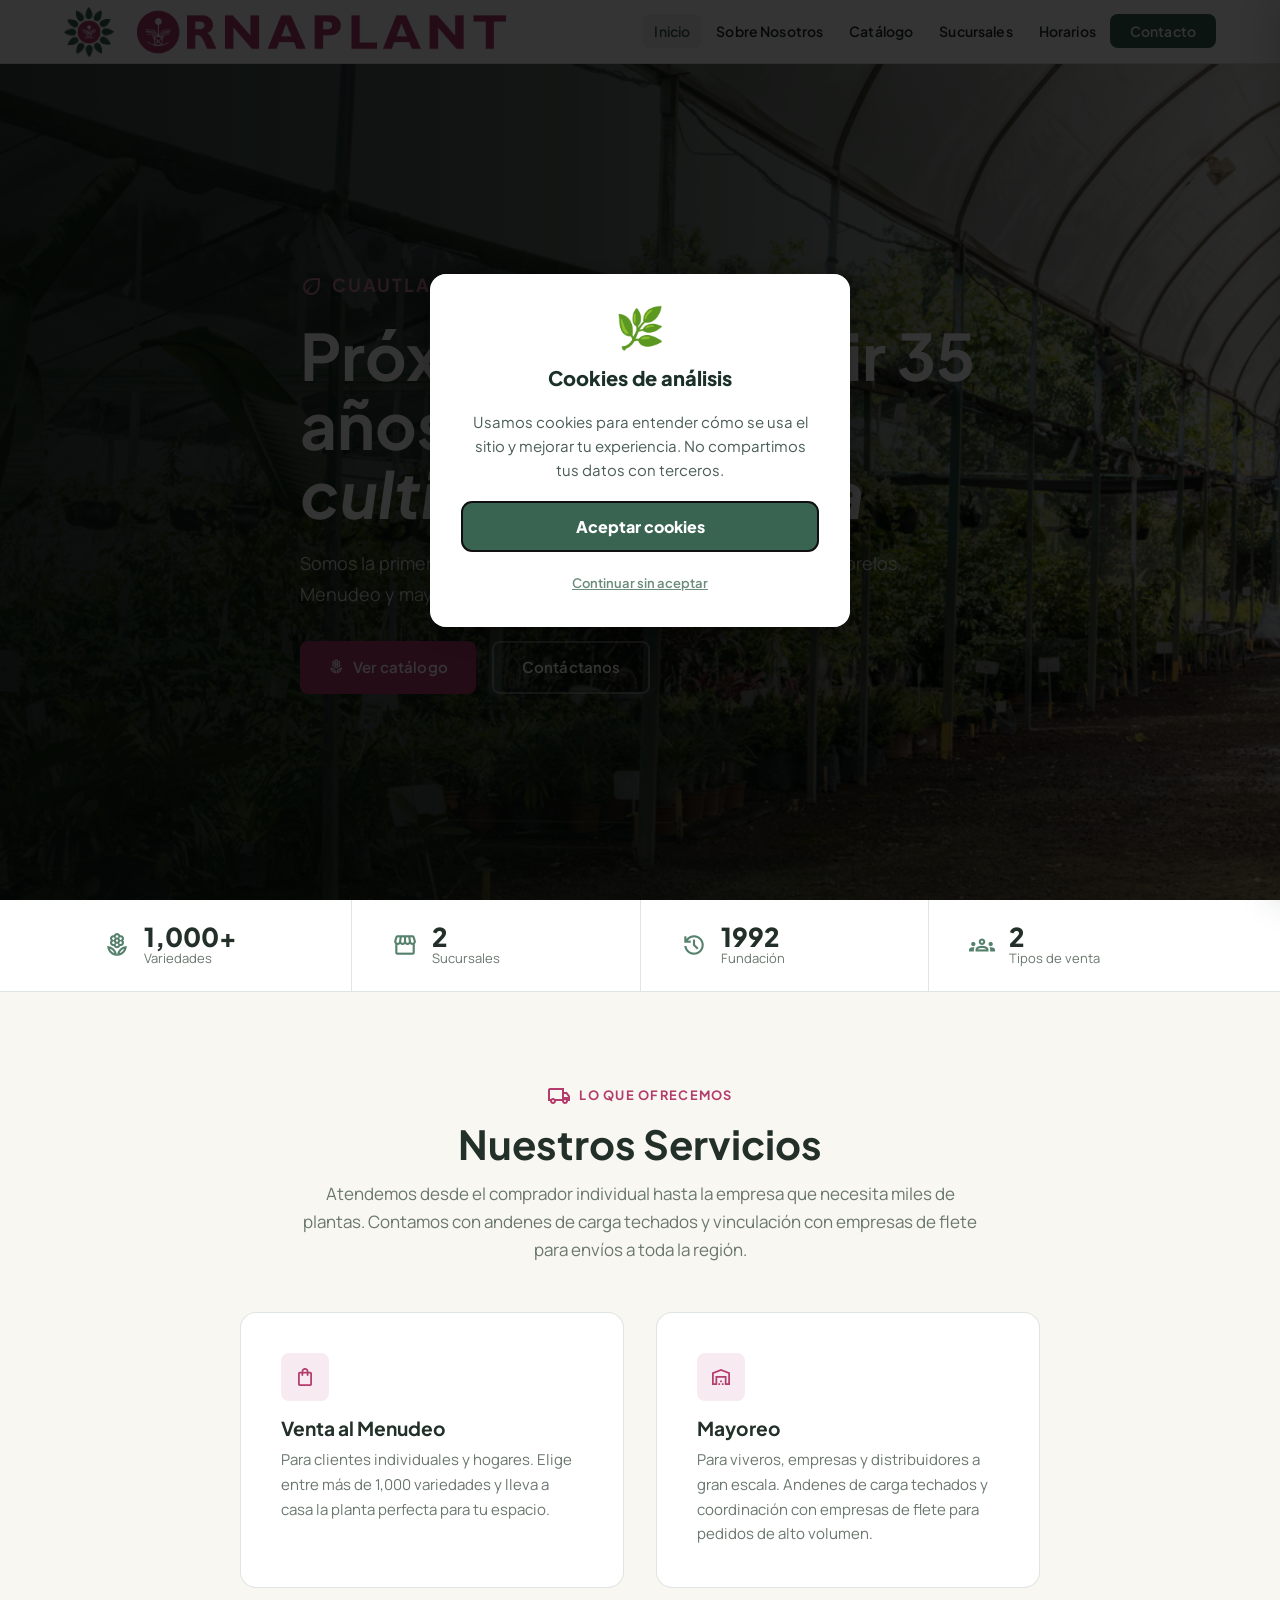
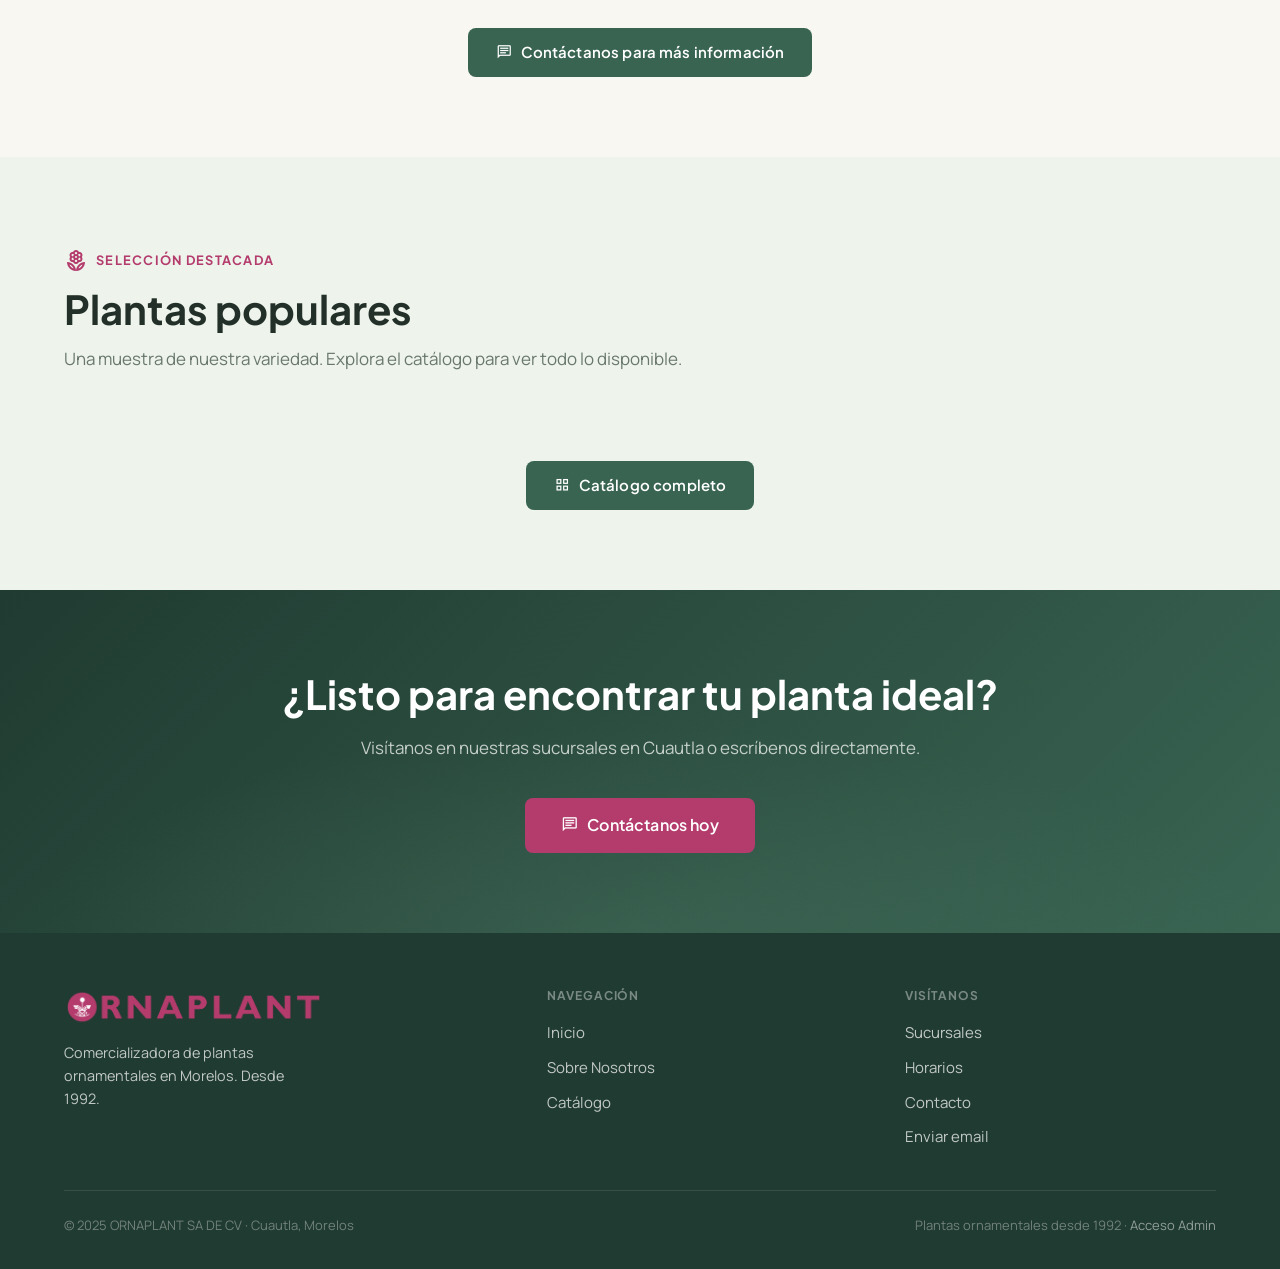
==== commit 3f6b6f75: "feat: cargar carrito en paginas publicas" ====
--- a/index.html
+++ b/index.html
@@ -118,6 +118,7 @@
   <link rel="stylesheet" href="style.css">
   <script type="module" src="js/analytics.js?v=1"></script>
   <script type="module" src="js/cookie-consent.js?v=1"></script>
+  <script type="module" src="js/cart.js?v=1"></script>
 </head>
 <body>
 
